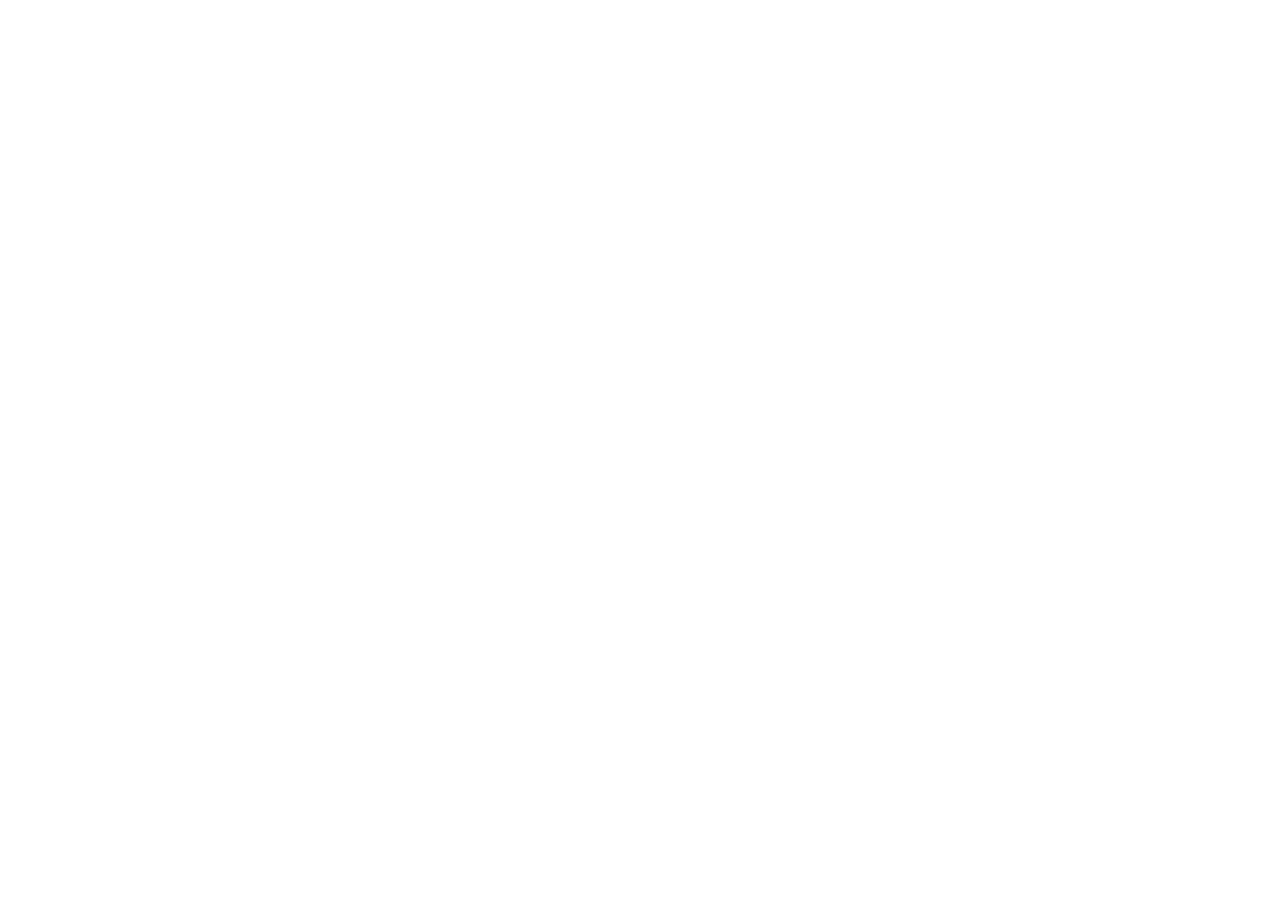
==== index.html @ 29a87e97 "tesla" ====
<!DOCTYPE html>
<html lang="en">
<head>
    <meta charset="UTF-8">
    <meta name="viewport" content="width=device-width, initial-scale=1.0">
    <title>Document</title>
    <link rel="stylesheet" href="index.css">
</head>
<body>
    <main></main>
</body>
</html>
---- index.css ----
@import url("https://fonts.googleapis.com/css2?family=Bebas+Neue&family=Hanuman:wght@100..900&family=Inter:ital,opsz,wght@0,14..32,100..900;1,14..32,100..900&family=Montserrat:ital,wght@0,100..900;1,100..900&display=swap");

* {
  margin: 0;
  padding: 0;
  box-sizing: border-box;
}
main {
  max-width: 1920px;
  width: 100%;
  margin: auto;
}
.center {
  display: flex;
  justify-content: center;
  align-items: center;
}
.header {}
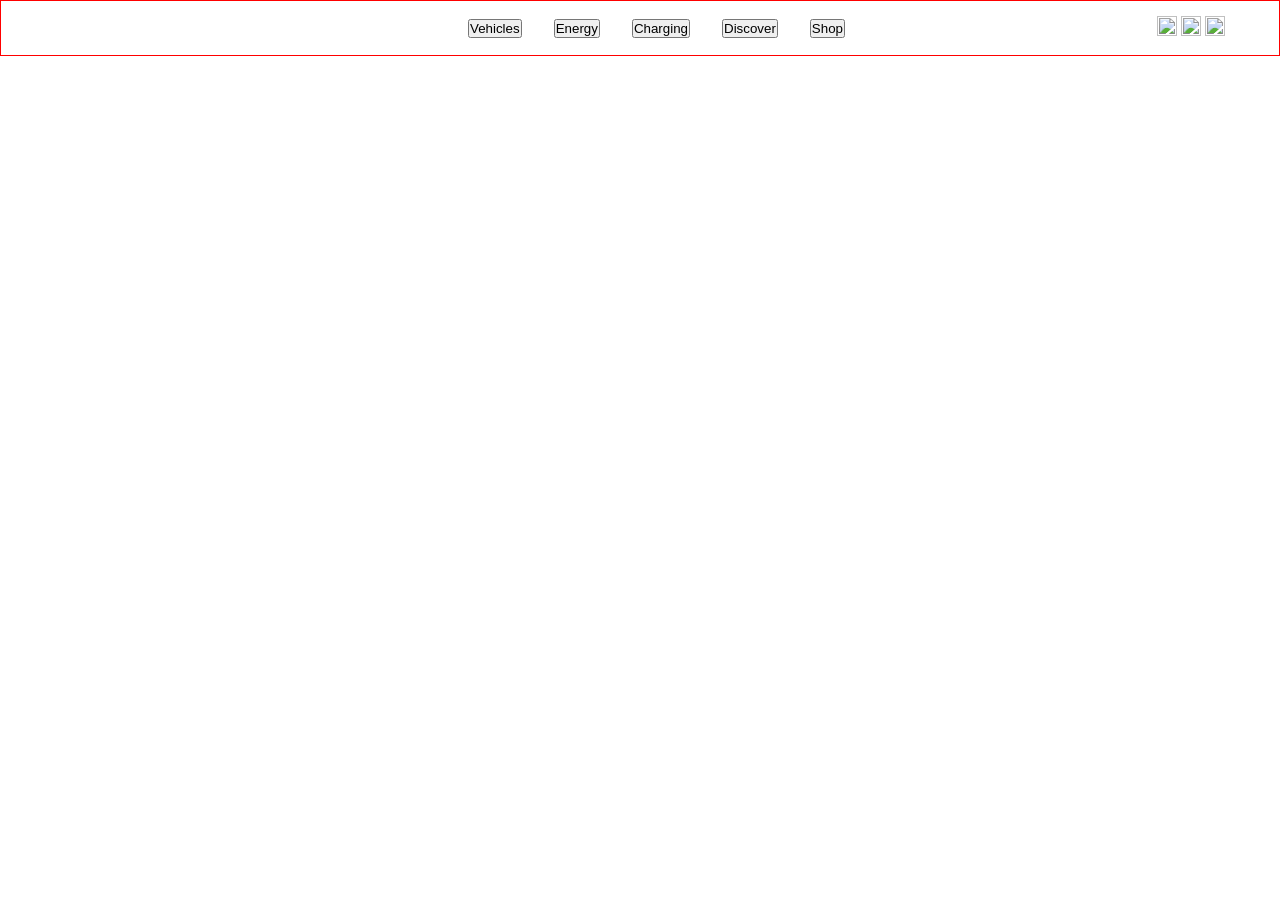
==== commit 0db74e51: "1" ====
--- a/index.html
+++ b/index.html
@@ -1,12 +1,47 @@
-<!DOCTYPE html>
+<!doctype html>
 <html lang="en">
-<head>
-    <meta charset="UTF-8">
-    <meta name="viewport" content="width=device-width, initial-scale=1.0">
+  <head>
+    <meta charset="UTF-8" />
+    <meta name="viewport" content="width=device-width, initial-scale=1.0" />
     <title>Document</title>
-    <link rel="stylesheet" href="index.css">
-</head>
-<body>
-    <main></main>
-</body>
-</html>+    <link rel="stylesheet" href="index.css" />
+  </head>
+  <body>
+    <main>
+      <div class="header flex">
+        <img
+          src="./image/tesla.png"
+          alt=""
+          class="logo1"
+          style="padding-left: 35px"
+        />
+        <div class="header--title flex">
+          <nav style="gap: 32px; display: flex">
+            <button type="button">Vehicles</button>
+            <button type="button">Energy</button>
+            <button type="button">Charging</button>
+            <button type="button">Discover</button>
+            <button type="button">Shop</button>
+          </nav>
+        </div>
+        <div style="padding-right: 54px">
+          <img
+            src="./image/Vector.png"
+            alt=""
+            style="width: 20px; height: 20px"
+          />
+          <img
+            src="./image/Vector.png"
+            alt=""
+            style="width: 20px; height: 20px"
+          />
+          <img
+            src="./image/Vector.png"
+            alt=""
+            style="width: 20px; height: 20px"
+          />
+        </div>
+      </div>
+    </main>
+  </body>
+</html>
--- a/index.css
+++ b/index.css
@@ -15,4 +15,27 @@
   justify-content: center;
   align-items: center;
 }
-.header {}+.flex {
+  display: flex;
+}
+.logo1 {
+  width: 119.8245620727539;
+  height: 12.245615005493164;
+  opacity: 1;
+  background: rgba(255, 255, 255, 1);
+}
+.header {
+  border: 1px solid red;
+  width: 100%;
+  height: 56px;
+  justify-content: space-between;
+  background: rgba(0, 0, 0, 0.02);
+  backdrop-filter: blur(64px);
+  background-color: rgba(255, 255, 255, 0.5);
+  position: fixed;
+  width: 100%;
+  align-items: center;
+}
+.header--title {
+    cursor: pointer;
+}
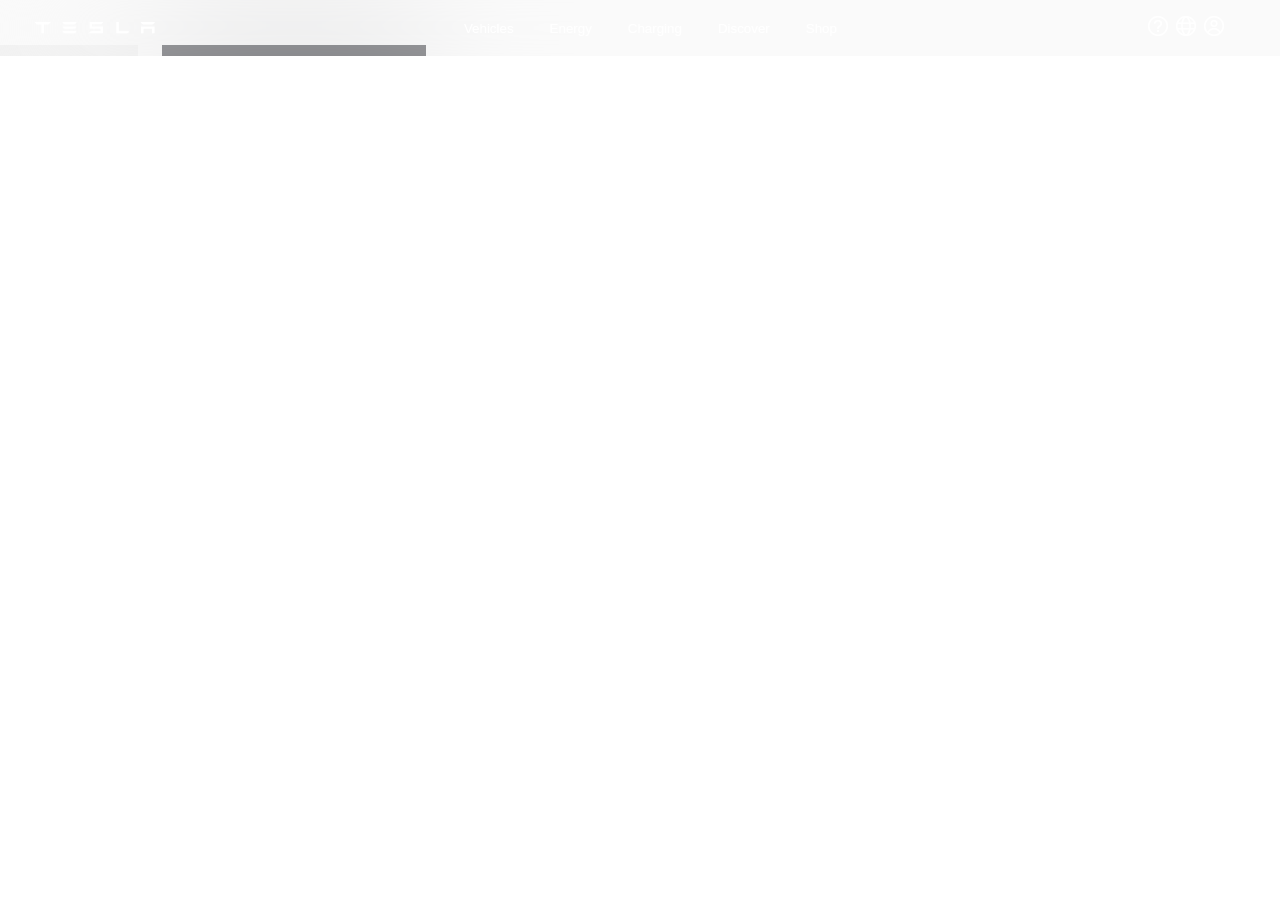
==== commit 625f7f49: "gayyyy" ====
--- a/index.html
+++ b/index.html
@@ -3,45 +3,53 @@
   <head>
     <meta charset="UTF-8" />
     <meta name="viewport" content="width=device-width, initial-scale=1.0" />
-    <title>Document</title>
+    <title>tesla</title>
     <link rel="stylesheet" href="index.css" />
   </head>
   <body>
+    <header class="header flex">
+      <img src="./image/tesla.png" alt="" class="logo1" />
+      <div class="header--title flex">
+        <nav class="button-style">
+          <button type="button" class="button1">Vehicles</button>
+          <button type="button" class="button2">Energy</button>
+          <button type="button" class="button3">Charging</button>
+          <button type="button" class="button4">Discover</button>
+          <button type="button" class="button5">Shop</button>
+        </nav>
+      </div>
+      <div class="img__style">
+        <img src="./image/support.png" alt="" class="img1" />
+        <img src="./image/region.png" alt="" class="img1" />
+        <img src="./image/account.png" alt="" class="img1" />
+      </div>
+            <div class="header-panel-expanded"></div>
+    </header>
     <main>
-      <div class="header flex">
-        <img
-          src="./image/tesla.png"
-          alt=""
-          class="logo1"
-          style="padding-left: 35px"
-        />
-        <div class="header--title flex">
-          <nav style="gap: 32px; display: flex">
-            <button type="button">Vehicles</button>
-            <button type="button">Energy</button>
-            <button type="button">Charging</button>
-            <button type="button">Discover</button>
-            <button type="button">Shop</button>
-          </nav>
+
+      <section class="section1 center">
+        <video autoplay muted loop class="video1">
+          <source src="image/video/model-Y.mp4" />
+        </video>
+        <div class="textContent">
+          <h1 class="f--style">Model Y</h1>
+          <p class="f-style">From $31,890*</p>
+          <p class="f-style1">After Federal Tax Credit & Est. Gas Savings</p>
         </div>
-        <div style="padding-right: 54px">
-          <img
-            src="./image/Vector.png"
-            alt=""
-            style="width: 20px; height: 20px"
-          />
-          <img
-            src="./image/Vector.png"
-            alt=""
-            style="width: 20px; height: 20px"
-          />
-          <img
-            src="./image/Vector.png"
-            alt=""
-            style="width: 20px; height: 20px"
-          />
+        <div class="bottom-center">
+          <div class="shop--demo">
+            <button class="shop-button">Shop Available</button>
+            <button class="demo-button">Demo Drive</button>
+          </div>
+          <div class="shop-title">
+            <p>
+              *Price before incentives and savings is $42,990, excluding taxes
+              and fees. Subject to change.
+            </p>
+            <a href="" class="shop-subtitle">Learn about est. gas savings.</a>
+          </div>
         </div>
-      </div>
+      </section>
     </main>
   </body>
 </html>
--- a/index.css
+++ b/index.css
@@ -4,12 +4,15 @@
   margin: 0;
   padding: 0;
   box-sizing: border-box;
+  scroll-behavior: smooth;
 }
 main {
   max-width: 1920px;
   width: 100%;
   margin: auto;
 }
+body {
+}
 .center {
   display: flex;
   justify-content: center;
@@ -18,24 +21,207 @@
 .flex {
   display: flex;
 }
+/* header */
 .logo1 {
-  width: 119.8245620727539;
-  height: 12.245615005493164;
+  width: 119.8245620727539px;
+  height: 12.245615005493164px;
   opacity: 1;
-  background: rgba(255, 255, 255, 1);
 }
 .header {
-  border: 1px solid red;
   width: 100%;
   height: 56px;
   justify-content: space-between;
   background: rgba(0, 0, 0, 0.02);
   backdrop-filter: blur(64px);
-  background-color: rgba(255, 255, 255, 0.5);
   position: fixed;
-  width: 100%;
   align-items: center;
-}
-.header--title {
-    cursor: pointer;
-}
+  margin: auto;
+  z-index: 10;
+  padding: 0px 54px 0px 35px;
+}
+.button-style {
+  gap: 32px;
+  display: flex;
+}
+.button1:hover {
+  background: rgba(0, 0, 0, 0.05);
+  backdrop-filter: blur(16px);
+  background-color: rgba(128, 128, 128, 0.384);
+}
+.button2:hover {
+  background: rgba(0, 0, 0, 0.05);
+  backdrop-filter: blur(16px);
+  background-color: rgba(128, 128, 128, 0.384);
+}
+.button3:hover {
+  background: rgba(0, 0, 0, 0.05);
+  backdrop-filter: blur(16px);
+  background-color: rgba(128, 128, 128, 0.384);
+}
+.button4:hover {
+  background: rgba(0, 0, 0, 0.05);
+  backdrop-filter: blur(16px);
+  background-color: rgba(128, 128, 128, 0.384);
+}
+.button5:hover {
+  background: rgba(0, 0, 0, 0.05);
+  backdrop-filter: blur(16px);
+  background-color: rgba(128, 128, 128, 0.384);
+}
+.logo1 {
+  height: 12px;
+}
+.header--title > nav > button {
+  background-color: transparent;
+  display: flex;
+  gap: 32px;
+  border: 2px solid transparent;
+  color: white;
+  margin: auto;
+  cursor: pointer;
+  height: 32px;
+  align-items: center;
+  border-radius: 4px;
+}
+/* main */
+.section1 {
+  position: absolute;
+}
+.video1 {
+  width: 100%;
+}
+.textContent {
+  flex-direction: column;
+  text-align: center;
+  position: absolute;
+  top: 15%;
+  left: 50%;
+  transform: translateX(-50%);
+  color: white;
+}
+.f--style {
+  font-family: "Montserrat", sans-serif;
+  font-weight: 500;
+  font-size: 40px;
+  line-height: 48px;
+}
+.f-style {
+  font-weight: 500;
+  font-size: 20px;
+  line-height: 20px;
+  font-family: "Montserrat", sans-serif;
+}
+.f-style1 {
+  font-weight: 500;
+  font-size: 12px;
+  line-height: 20px;
+  font-family: "Montserrat", sans-serif;
+}
+.shop--demo {
+  display: flex;
+  gap: 24px;
+}
+.bottom-center {
+  position: absolute;
+  bottom: 2%;
+  left: 50%;
+  transform: translateX(-50%);
+}
+.shop-button {
+  background: rgba(244, 244, 244, 0.8);
+  backdrop-filter: blur(8px);
+  width: 264px;
+  height: 40px;
+  cursor: pointer;
+  border: none;
+  color: black;
+}
+.demo-button {
+  background: rgba(23, 26, 32, 0.65);
+  backdrop-filter: blur(10px);
+  width: 264px;
+  height: 40px;
+  cursor: pointer;
+  border: none;
+  color: white;
+}
+.shop-title {
+  padding-top: 32px;
+  color: white;
+  font-weight: 400;
+  font-size: 12px;
+  font-family: "Avenir";
+}
+.shop-subtitle {
+  display: flex;
+  justify-content: center;
+  color: white;
+}
+/* Header-panel-expanded */
+.header-panel-expanded {
+  position: fixed;
+  width: 100%;
+  height: 487px;
+  right: 0;
+  top: 100%;
+  background: rgb(255 255 255);
+  backdrop-filter: blur(4px);
+}
+
+@media (max-width: 1024px) {
+  .button-style {
+    margin: auto;
+    gap: 16px;
+  }
+}
+@media (max-width: 768px) {
+  .header {
+    padding: 0px 15px 0px 15px;
+  }
+  .button-style {
+    margin: auto;
+    gap: 8px;
+  }
+  .textContent {
+    top: 20%;
+  }
+  .f--style {
+    font-family: "Montserrat", sans-serif;
+    font-weight: 500;
+    font-size: 30px;
+    line-height: 24px;
+  }
+  .f-style {
+    font-weight: 500;
+    font-size: 13px;
+    line-height: 15px;
+    font-family: "Montserrat", sans-serif;
+  }
+  .f-style1 {
+    font-weight: 500;
+    font-size: 12px;
+    line-height: 15px;
+    font-family: "Montserrat", sans-serif;
+  }
+}
+@media (max-width: 390px) {
+  .header {
+    height: 34px;
+    padding: 0px 5px 0px 5px;
+  }
+  .button-style {
+    display: none;
+  }
+  .f--style {
+    font-size: 20px;
+    line-height: 20px;
+  }
+  .f-style {
+    font-size: 10px;
+    line-height: 15px;
+  }
+  .f-style1 {
+    font-size: 10px;
+    line-height: 10px;
+  }
+}
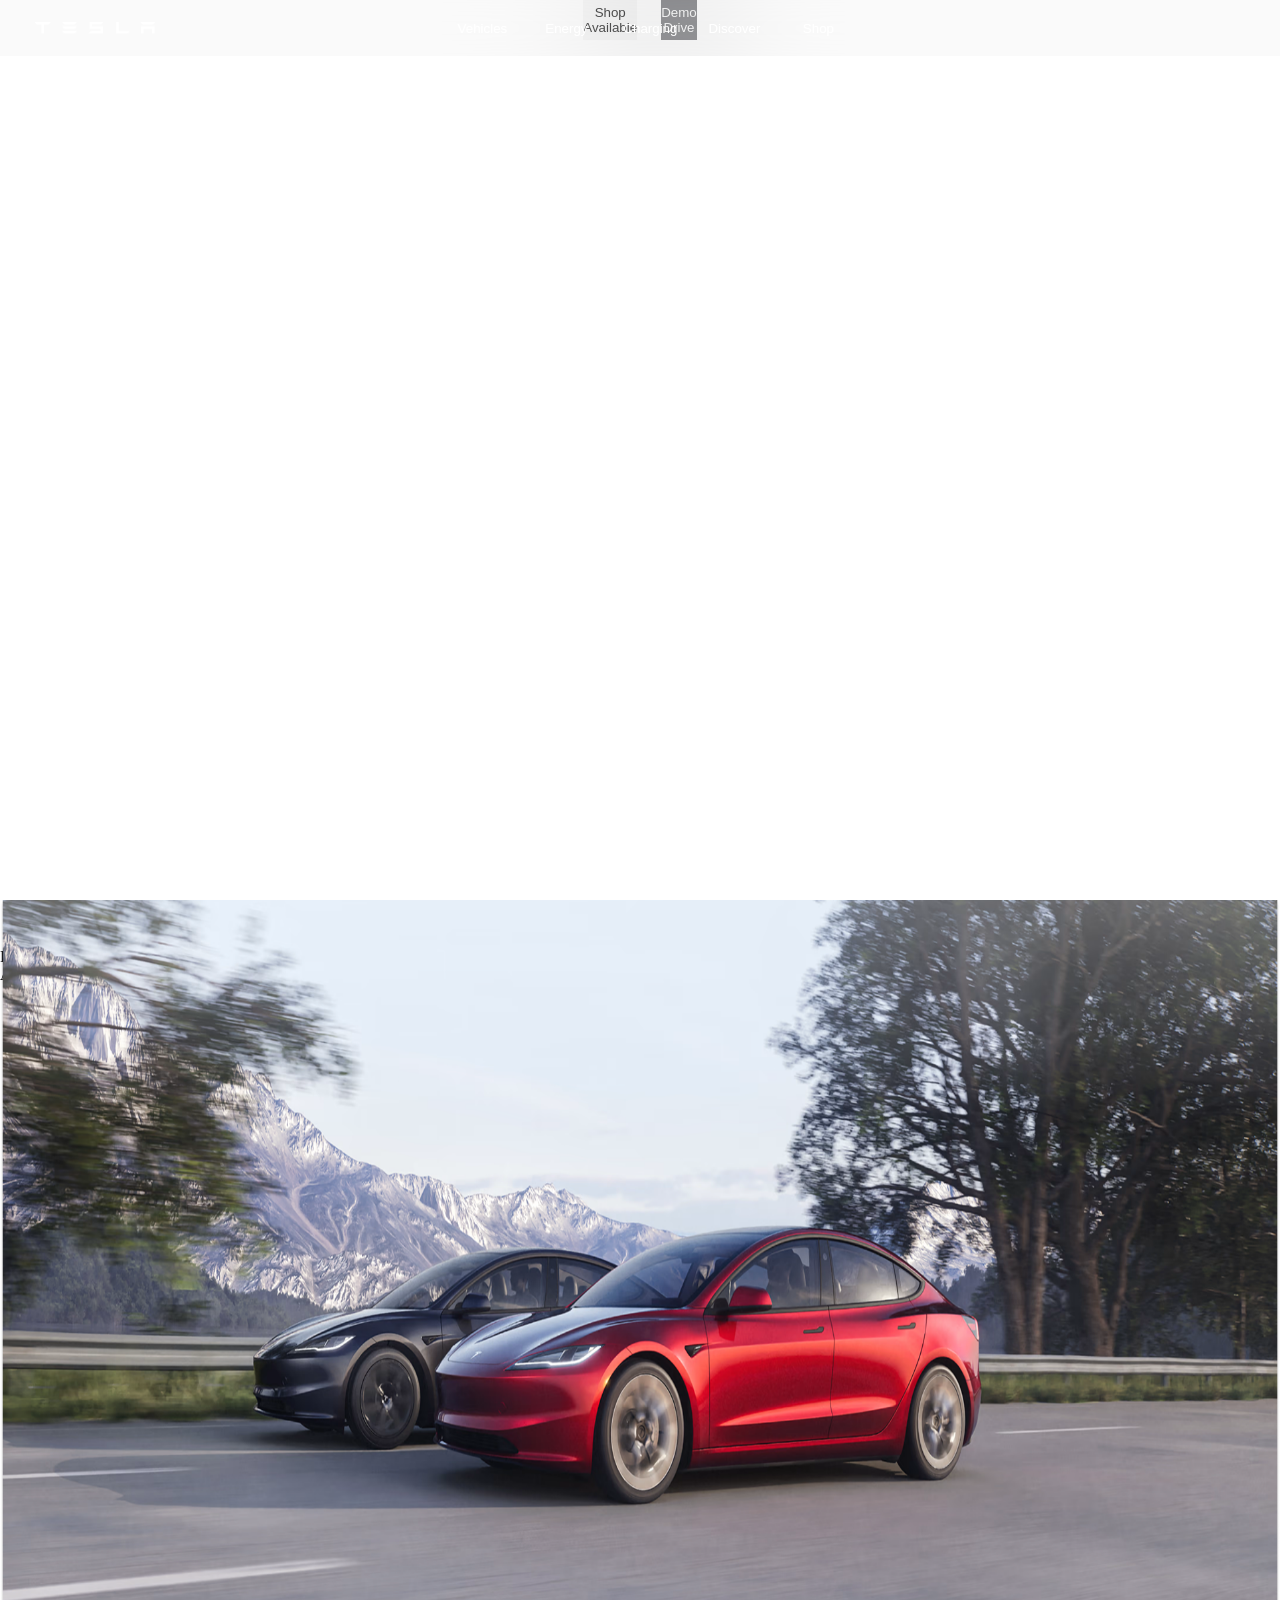
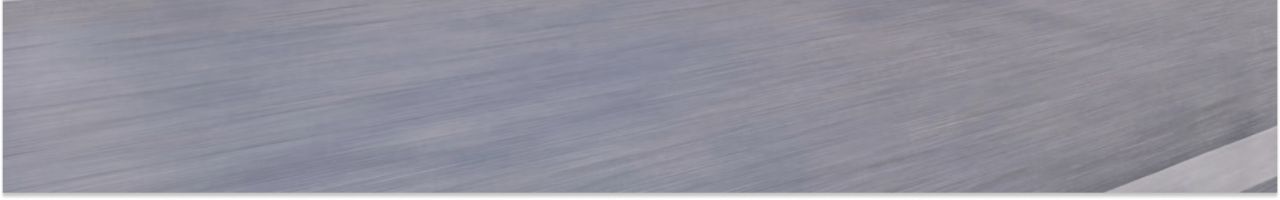
==== commit c6f97091: "nvshin tesla" ====
--- a/index.html
+++ b/index.html
@@ -7,28 +7,150 @@
     <link rel="stylesheet" href="index.css" />
   </head>
   <body>
-    <header class="header flex">
-      <img src="./image/tesla.png" alt="" class="logo1" />
-      <div class="header--title flex">
-        <nav class="button-style">
-          <button type="button" class="button1">Vehicles</button>
-          <button type="button" class="button2">Energy</button>
-          <button type="button" class="button3">Charging</button>
-          <button type="button" class="button4">Discover</button>
-          <button type="button" class="button5">Shop</button>
-        </nav>
-      </div>
-      <div class="img__style">
-        <img src="./image/support.png" alt="" class="img1" />
-        <img src="./image/region.png" alt="" class="img1" />
-        <img src="./image/account.png" alt="" class="img1" />
-      </div>
-            <div class="header-panel-expanded"></div>
-    </header>
     <main>
-
+      <header class="header flex">
+        <img src="./image/tesla.png" alt="" class="logo1" />
+        <div class="header--title flex">
+          <nav class="button-style">
+            <button type="button" class="button1">Vehicles</button>
+            <button type="button" class="button2">Energy</button>
+            <button type="button" class="button3">Charging</button>
+            <button type="button" class="button4">Discover</button>
+            <button type="button" class="button5">Shop</button>
+          </nav>
+        </div>
+        <div class="img__style">
+          <img src="./image/support.png" alt="" class="img1" />
+          <img src="./image/region.png" alt="" class="img1" />
+          <img src="./image/account.png" alt="" class="img1" />
+        </div>
+        <div class="header-panel-expanded">
+          <div class="cars">
+            <div class="card-border1">
+              <div class="cars-img-size">
+                <img src="./image/02.png" alt="" />
+                <p class="car-name">Model S</p>
+                <div class="underline-text">
+                  <div class="underline-text">
+                    <p>Learn</p>
+                    <p>Order</p>
+                  </div>
+                </div>
+              </div>
+              <div class="cars-img-size">
+                <img src="./image/01.png" alt="" />
+                <p class="car-name">Model 3</p>
+                <div class="underline-text">
+                  <p>Learn</p>
+                  <p>Order</p>
+                </div>
+              </div>
+              <div class="cars-img-size">
+                <img src="./image/03.png" alt="" />
+                <p class="car-name">Model X</p>
+                <div class="underline-text">
+                  <p>Learn</p>
+                  <p>Order</p>
+                </div>
+              </div>
+              <div class="cars-img-size">
+                <img src="./image/06.png" alt="" />
+                <p class="car-name">Model Y</p>
+                <div class="underline-text">
+                  <p>Learn</p>
+                  <p>Order</p>
+                </div>
+              </div>
+              <div class="cars-img-size">
+                <img src="./image/05.png" alt="" />
+                <p class="car-name">Cybertruck</p>
+                <div class="underline-text">
+                  <p>Learn</p>
+                  <p>Order</p>
+                </div>
+              </div>
+              <div class="cars-img-size">
+                <img src="./image/04.png" alt="" />
+                <p class="car-name">Help Me Choose</p>
+                <div class="underline-text">
+                  <p>Learn</p>
+                  <p>Order</p>
+                </div>
+              </div>
+            </div>
+            <div class="divider"></div>
+            <div class="menu-secondary-links">
+              <a href="" target="_self">Inventory</a>
+              <a href="" target="_self">User Cars</a>
+              <a href="" target="_self">Demo Drive</a>
+              <a href="" target="_self">Trade-in</a>
+              <a href="" target="_self">Compare</a>
+              <a href="" target="_self">Help Me Charge</a>
+              <a href="" target="_self">Fleet</a>
+              <a href="" target="_self">Semi</a>
+              <a href="" target="_self">Roadster</a>
+            </div>
+          </div>
+        </div>
+      </header>
       <section class="section1 center">
-        <video autoplay muted loop class="video1">
+        <video class="video1" autoplay muted loop>
+          <source src="image/video/model-Y.mp4" />
+        </video>
+        <div class="cardContentContainer">
+          <div class="textContent">
+            <h1 class="f--style">Model Y</h1>
+            <p class="f-style">From $31,890*</p>
+            <p class="f-style1">After Federal Tax Credit & Est. Gas Savings</p>
+          </div>
+          <div class="bottom-center">
+            <div class="shop--demo">
+              <button class="shop-button">Shop Available</button>
+              <button class="demo-button">Demo Drive</button>
+            </div>
+            <div class="shop-title">
+              <p>
+                *Price before incentives and savings is $42,990, excluding taxes
+                and fees. Subject to change.
+              </p>
+              <a href="" class="shop-subtitle">Learn about est. gas savings.</a>
+            </div>
+          </div>
+        </div>
+      </section>
+      <section style="width: 100%; height: 100vh">
+        <img
+          src="image/01sect.png"
+          alt=""
+          style="position: absolute; width: 100%; height: 100%; z-index: 1"
+        />
+        <div>
+          <div>
+            <p class="f--style" style="z-index: 5">Model Y</p>
+            <div>
+              <p>From $31,890*</p>
+              <p>After Federal Tax Credit & Est. Gas Savings</p>
+            </div>
+          </div>
+          <div>
+            <div
+              style="
+                display: flex;
+                justify-content: center;
+                align-items: center;
+                gap: 16px;
+              "
+            >
+              <button class="shop-button">Learn more</button>
+              <button class="shop-button">Learn more</button>
+            </div>
+            <p></p>
+            <p></p>
+          </div>
+        </div>
+      </section>
+      <!-- <section class="section1 center">
+        <video class="video1" autoplay muted loop>
           <source src="image/video/model-Y.mp4" />
         </video>
         <div class="textContent">
@@ -49,7 +171,7 @@
             <a href="" class="shop-subtitle">Learn about est. gas savings.</a>
           </div>
         </div>
-      </section>
+      </section> -->
     </main>
   </body>
 </html>
--- a/index.css
+++ b/index.css
@@ -11,8 +11,6 @@
   width: 100%;
   margin: auto;
 }
-body {
-}
 .center {
   display: flex;
   justify-content: center;
@@ -40,7 +38,6 @@
   padding: 0px 54px 0px 35px;
 }
 .button-style {
-  gap: 32px;
   display: flex;
 }
 .button1:hover {
@@ -74,29 +71,37 @@
 .header--title > nav > button {
   background-color: transparent;
   display: flex;
-  gap: 32px;
   border: 2px solid transparent;
   color: white;
   margin: auto;
   cursor: pointer;
+  width: 84px;
   height: 32px;
+  justify-content: center;
   align-items: center;
   border-radius: 4px;
 }
-/* main */
+/* -----------------------main-------------------------------- */
 .section1 {
-  position: absolute;
+  background-position: center;
+  background-size: cover;
+  width: 100%;
+  height: 100vh;
 }
 .video1 {
   width: 100%;
+  height: 100%;
+  object-fit: cover;
+  position: relative;
 }
 .textContent {
   flex-direction: column;
   text-align: center;
   position: absolute;
-  top: 15%;
-  left: 50%;
-  transform: translateX(-50%);
+  width: 100%;
+  display: flex;
+  justify-content: center;
+  flex-direction: column;
   color: white;
 }
 .f--style {
@@ -105,6 +110,16 @@
   font-size: 40px;
   line-height: 48px;
 }
+
+.cardContentContainer {
+  display: flex;
+  height: 100%;
+  position: absolute;
+  flex-direction: column;
+  justify-content: space-between;
+  align-items: center;
+}
+
 .f-style {
   font-weight: 500;
   font-size: 20px;
@@ -120,12 +135,16 @@
 .shop--demo {
   display: flex;
   gap: 24px;
+  width: 100%;
+  justify-content: center;
 }
 .bottom-center {
   position: absolute;
-  bottom: 2%;
-  left: 50%;
-  transform: translateX(-50%);
+  width: 100%;
+  display: flex;
+  justify-content: center;
+  flex-direction: column;
+  text-align: center;
 }
 .shop-button {
   background: rgba(244, 244, 244, 0.8);
@@ -163,15 +182,101 @@
   width: 100%;
   height: 487px;
   right: 0;
-  top: 100%;
+  top: -500px;
+  transition: top 0.4s ease-in-out;
   background: rgb(255 255 255);
   backdrop-filter: blur(4px);
-}
+  display: flex;
+  flex-direction: row;
+  justify-content: center;
+  z-index: -1;
+}
+.img__style {
+  opacity: 0%;
+}
+.cars {
+  display: flex;
+  flex-direction: row;
+  justify-content: center;
+  align-items: center;
+}
+.car-name {
+  text-align: center;
+  font-weight: 500;
+  font-size: 17px;
+}
+.card-border1 {
+  display: grid;
+  grid-template-columns: repeat(4, 1fr);
+  justify-content: center;
+  align-items: center;
+  padding: 0;
+}
+.underline-text {
+  text-decoration: underline;
+  text-decoration-style: solid;
+  text-decoration-thickness: 6%;
+  display: flex;
+  justify-content: center;
+  gap: 16px;
+}
+.underline-text > p {
+  color: gray;
+}
+.divider {
+  border: 1px solid rgba(226, 227, 227, 1);
+  width: 0.000015736102795926854px;
+  height: 360px;
+  opacity: 1;
+  border-width: 1px;
+  margin: 0px 63px;
+}
+.menu-secondary-links {
+  width: 300px;
+  height: 360px;
+  left: 1350px;
+  opacity: 1;
+  font-weight: 800;
+  font-size: 14px;
+  display: flex;
+  flex-direction: column;
+  gap: 12px;
+  padding-top: 8px;
+  padding-right: 12px;
+  padding-bottom: 8px;
+}
+.menu-secondary-links > a {
+  text-decoration: none;
+  color: black;
+}
+.header:has(.button-style .button1:hover) .header-panel-expanded {
+  top: 0;
+}
+.header:has(.button-style button:hover) .img__style {
+  opacity: 100%;
+}
+.header:has(.button-style button:hover) {
+  background-color: white !important;
+}
+
+.header:has(.button-style button:hover) .button2,
+.header:has(.button-style button:hover) .button3,
+.header:has(.button-style button:hover) .button4,
+.header:has(.button-style button:hover) .button5,
+.header:has(.button-style button:hover) .button1 {
+  color: black;
+}
+.header:has(.button-style button:hover) .logo1,
+.header:has(.button-style button:hover) .img1 {
+  filter: invert(1);
+  opacity: 100%;
+}
+/* ----------------------------section 2------------------------------- */
 
 @media (max-width: 1024px) {
   .button-style {
     margin: auto;
-    gap: 16px;
+    gap: 0px;
   }
 }
 @media (max-width: 768px) {
@@ -180,10 +285,9 @@
   }
   .button-style {
     margin: auto;
-    gap: 8px;
+    gap: 0px;
   }
   .textContent {
-    top: 20%;
   }
   .f--style {
     font-family: "Montserrat", sans-serif;
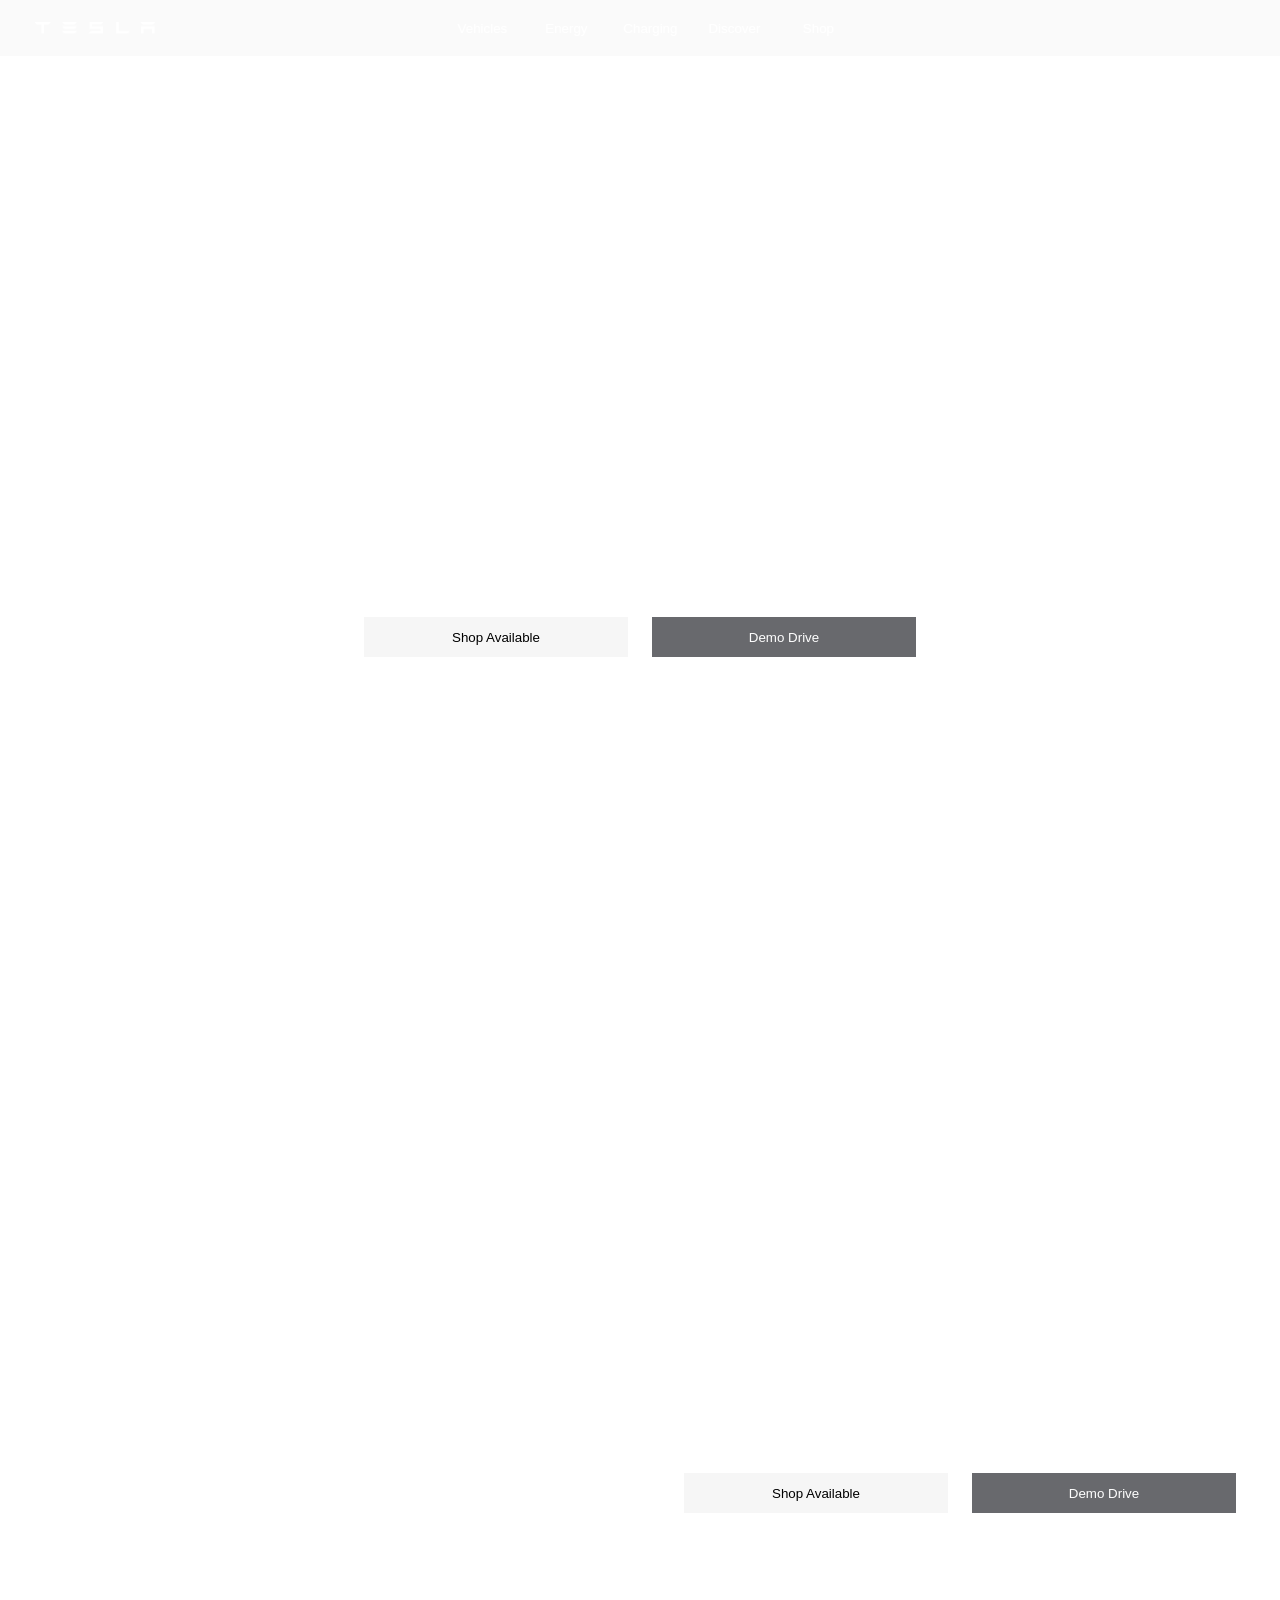
==== commit a47a74ba: "1" ====
--- a/index.html
+++ b/index.html
@@ -118,38 +118,7 @@
           </div>
         </div>
       </section>
-      <section style="width: 100%; height: 100vh">
-        <img
-          src="image/01sect.png"
-          alt=""
-          style="position: absolute; width: 100%; height: 100%; z-index: 1"
-        />
-        <div>
-          <div>
-            <p class="f--style" style="z-index: 5">Model Y</p>
-            <div>
-              <p>From $31,890*</p>
-              <p>After Federal Tax Credit & Est. Gas Savings</p>
-            </div>
-          </div>
-          <div>
-            <div
-              style="
-                display: flex;
-                justify-content: center;
-                align-items: center;
-                gap: 16px;
-              "
-            >
-              <button class="shop-button">Learn more</button>
-              <button class="shop-button">Learn more</button>
-            </div>
-            <p></p>
-            <p></p>
-          </div>
-        </div>
-      </section>
-      <!-- <section class="section1 center">
+      <section class="section1 center">
         <video class="video1" autoplay muted loop>
           <source src="image/video/model-Y.mp4" />
         </video>
@@ -171,7 +140,7 @@
             <a href="" class="shop-subtitle">Learn about est. gas savings.</a>
           </div>
         </div>
-      </section> -->
+      </section>
     </main>
   </body>
 </html>
--- a/index.css
+++ b/index.css
@@ -6,6 +6,7 @@
   box-sizing: border-box;
   scroll-behavior: smooth;
 }
+/* https://www.figma.com/design/cFckqJrfzPCUlX8PBrkbTp/Tesla-Website--4C-?node-id=8-311&t=8xT4qc8cwYKkEtKv-0 */
 main {
   max-width: 1920px;
   width: 100%;
@@ -92,17 +93,19 @@
   width: 100%;
   height: 100%;
   object-fit: cover;
+  position: absolute;
+}
+.textContent {
+  flex-direction: column;
+  text-align: center;
   position: relative;
-}
-.textContent {
-  flex-direction: column;
-  text-align: center;
-  position: absolute;
-  width: 100%;
-  display: flex;
-  justify-content: center;
-  flex-direction: column;
-  color: white;
+  width: 100%;
+  display: flex;
+  justify-content: center;
+  flex-direction: column;
+  color: white;
+  z-index: 1;
+  bottom: 149px;
 }
 .f--style {
   font-family: "Montserrat", sans-serif;
@@ -114,9 +117,9 @@
 .cardContentContainer {
   display: flex;
   height: 100%;
-  position: absolute;
-  flex-direction: column;
-  justify-content: space-between;
+  /* position: absolute; */
+  flex-direction: column;
+  justify-content: center;
   align-items: center;
 }
 
@@ -139,12 +142,13 @@
   justify-content: center;
 }
 .bottom-center {
-  position: absolute;
+  position: relative;
   width: 100%;
   display: flex;
   justify-content: center;
   flex-direction: column;
   text-align: center;
+  top: 174px;
 }
 .shop-button {
   background: rgba(244, 244, 244, 0.8);
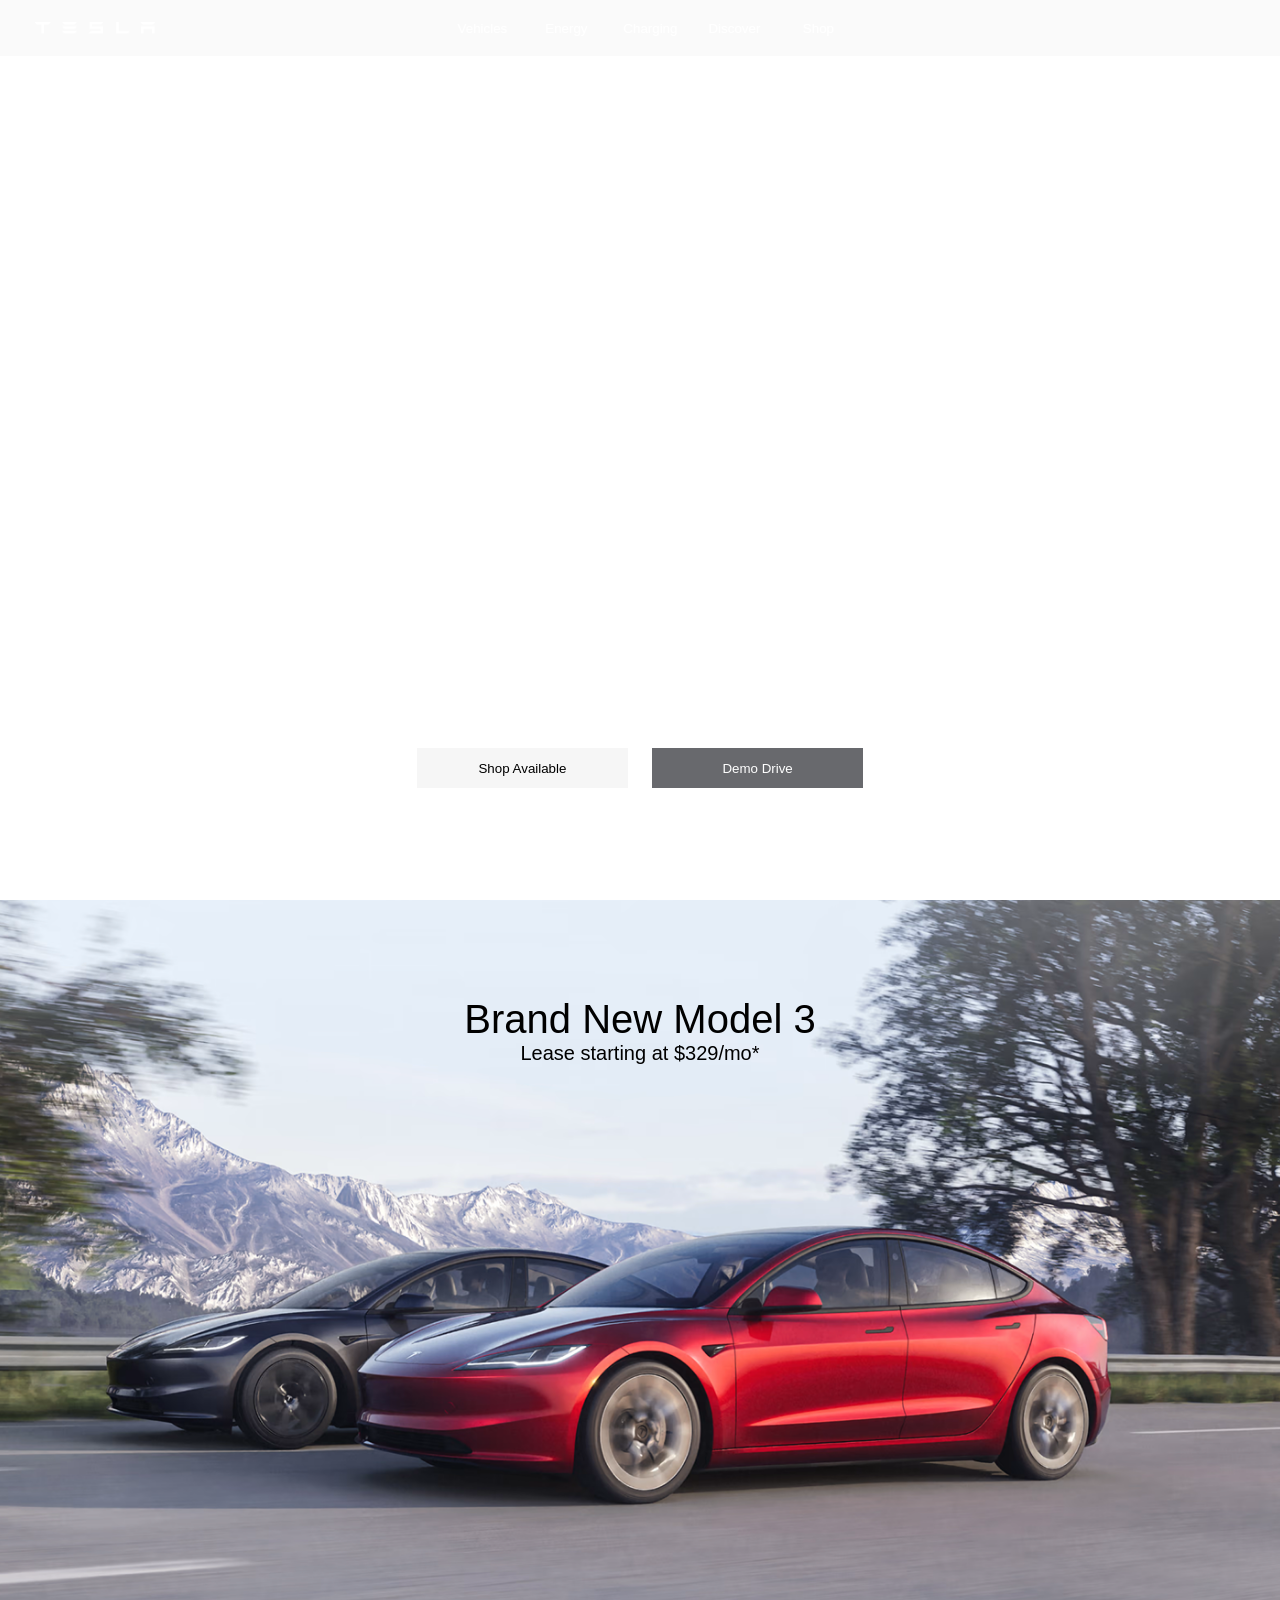
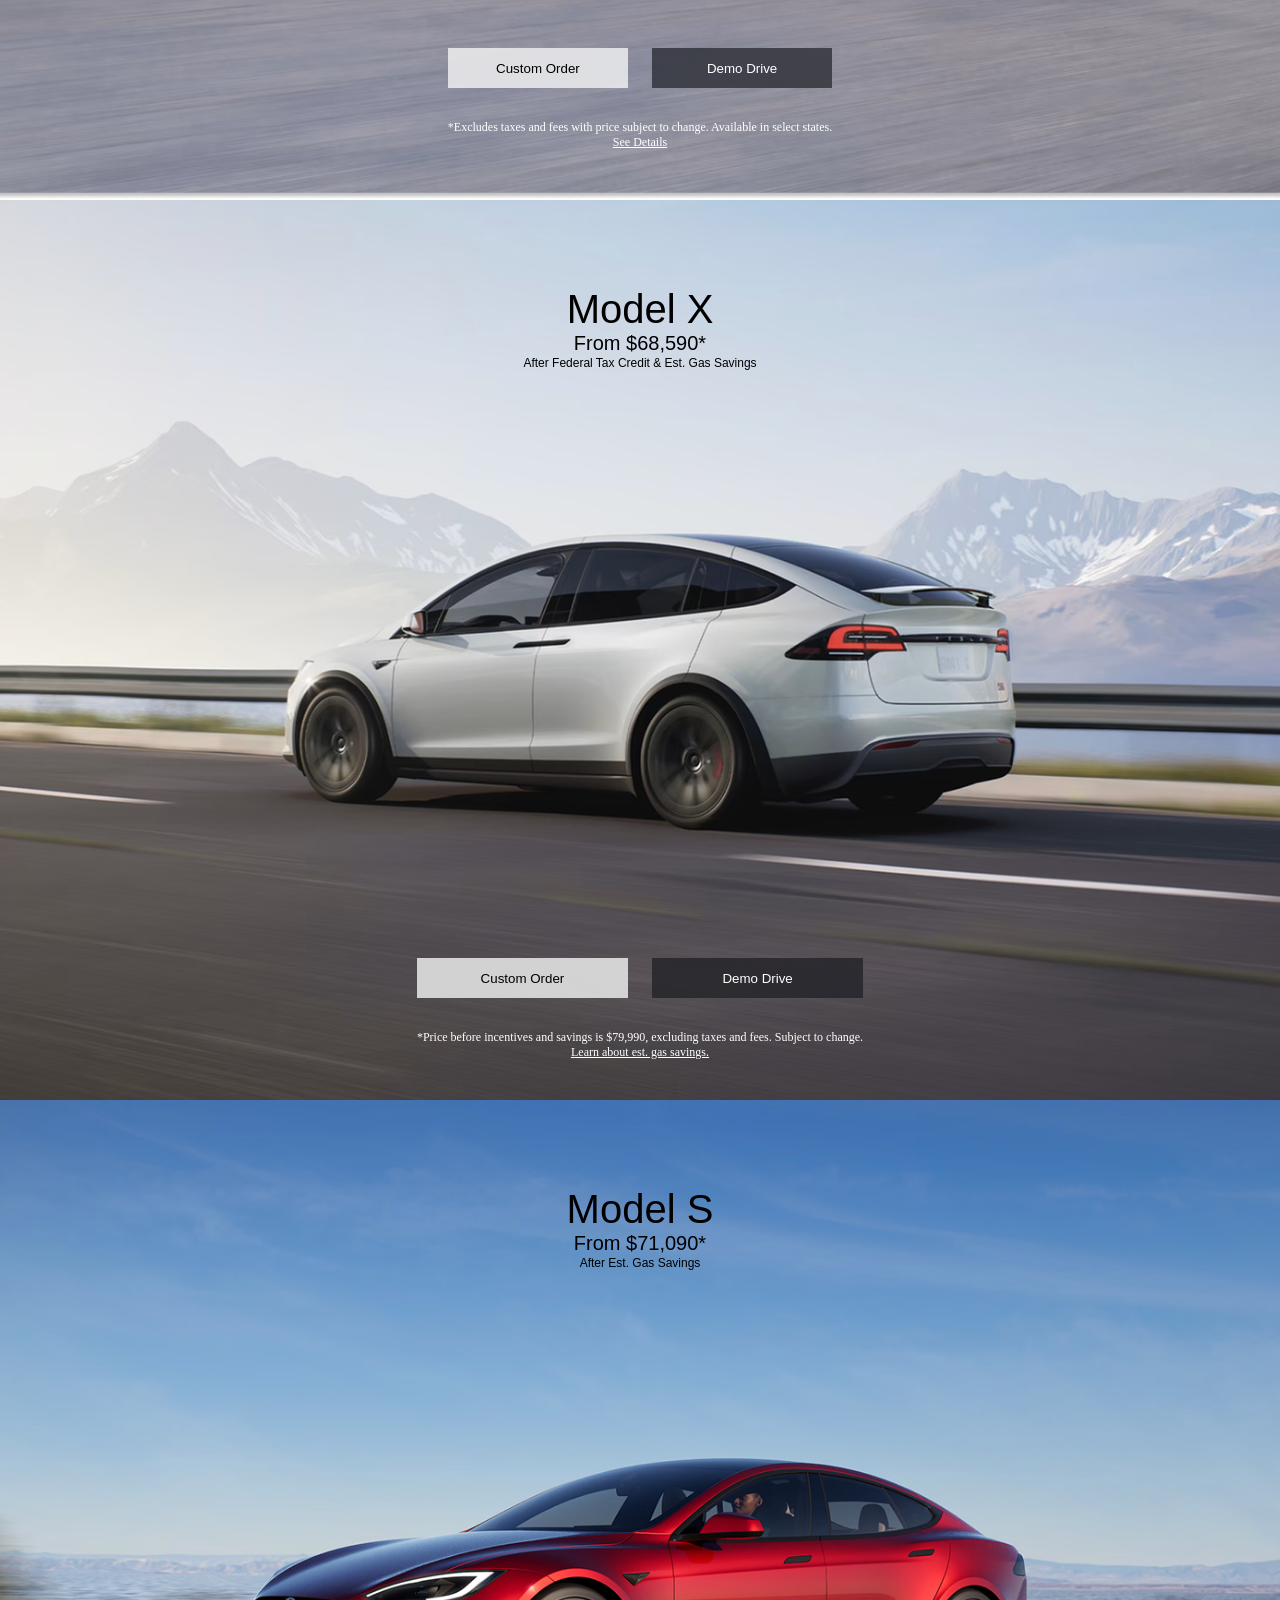
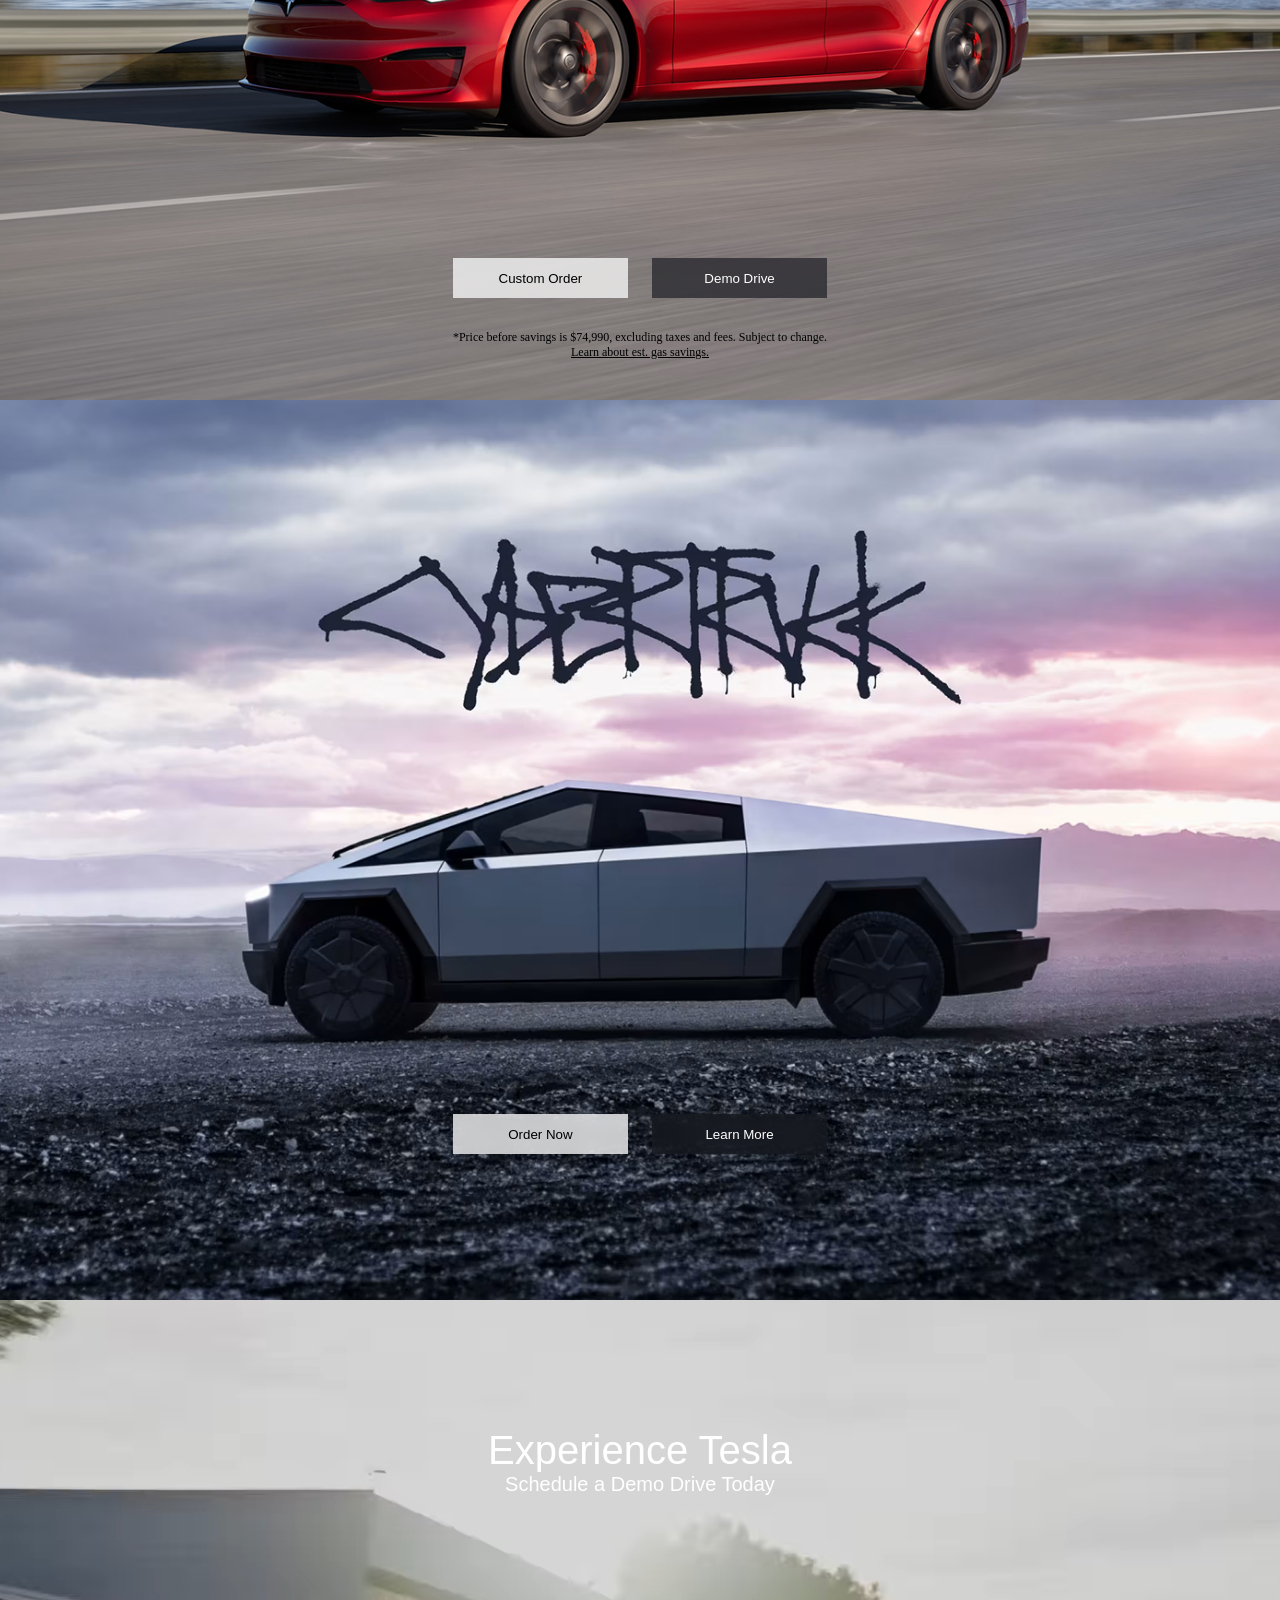
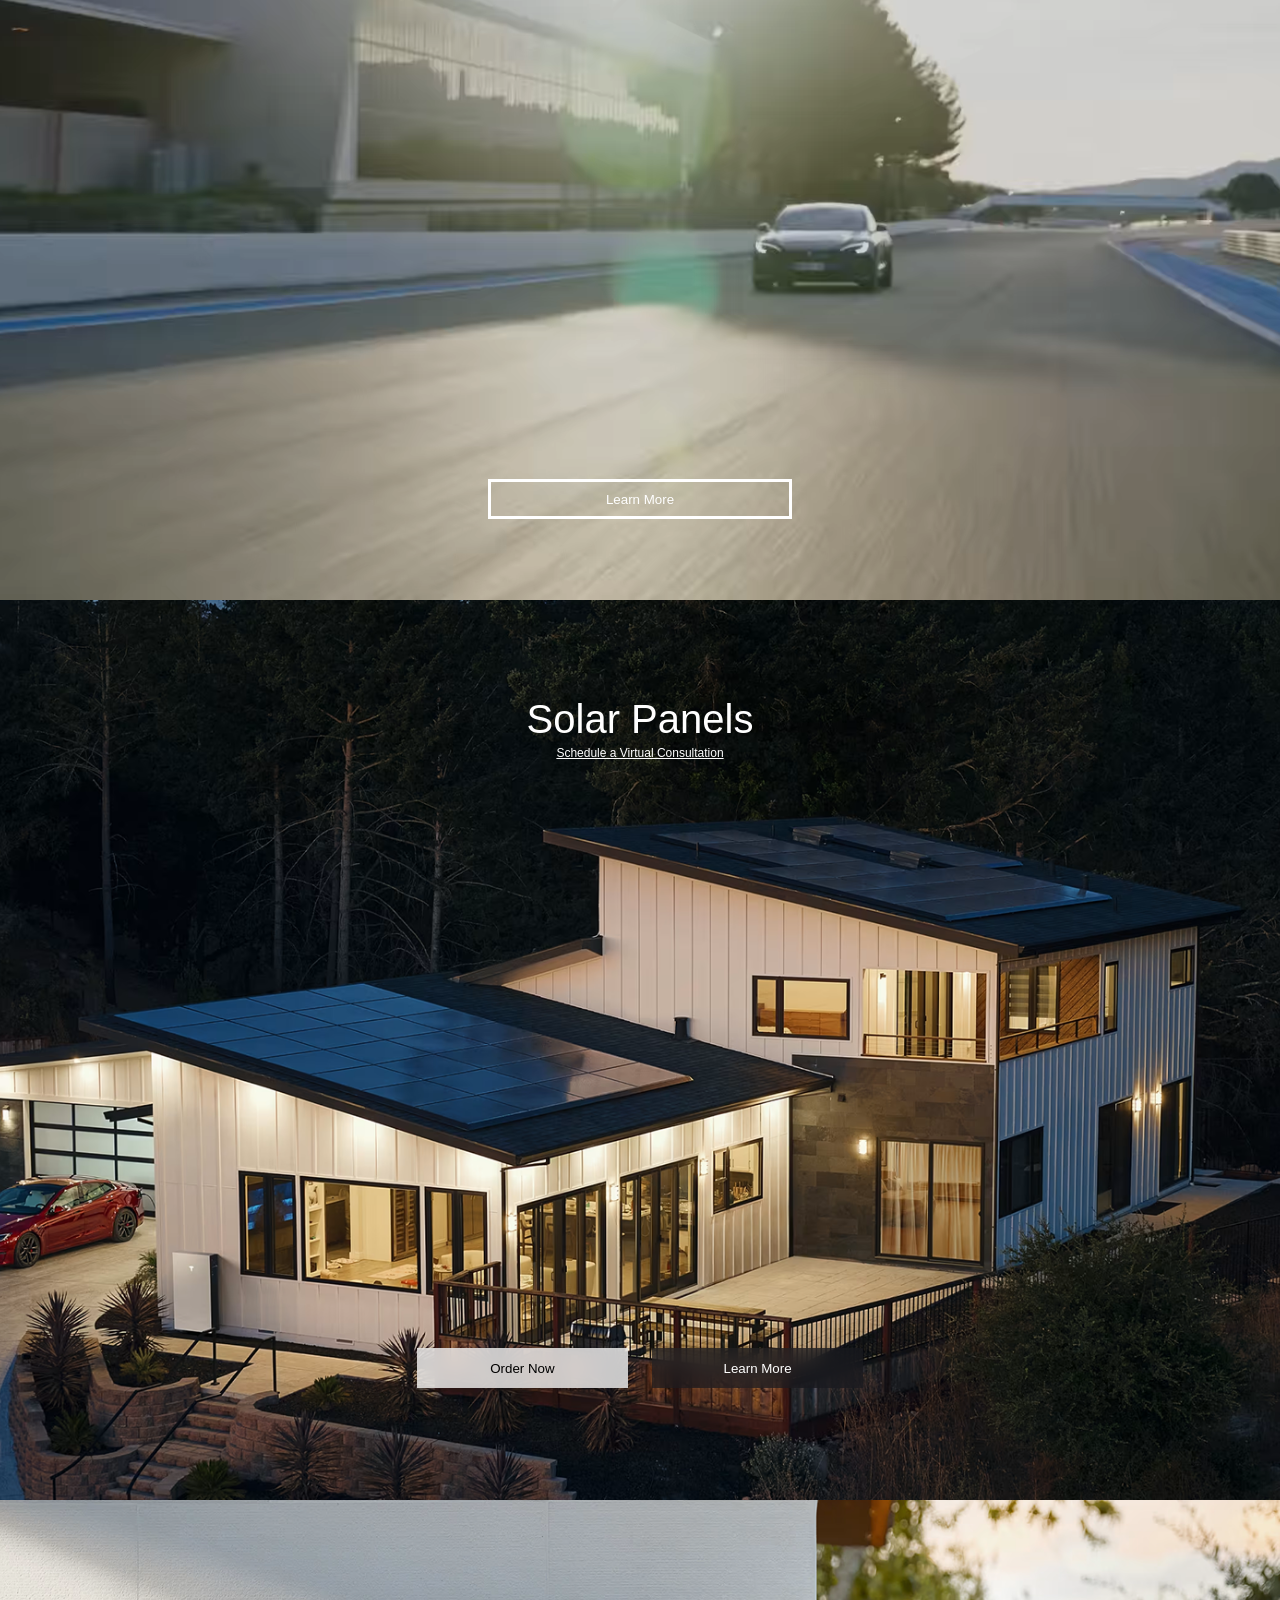
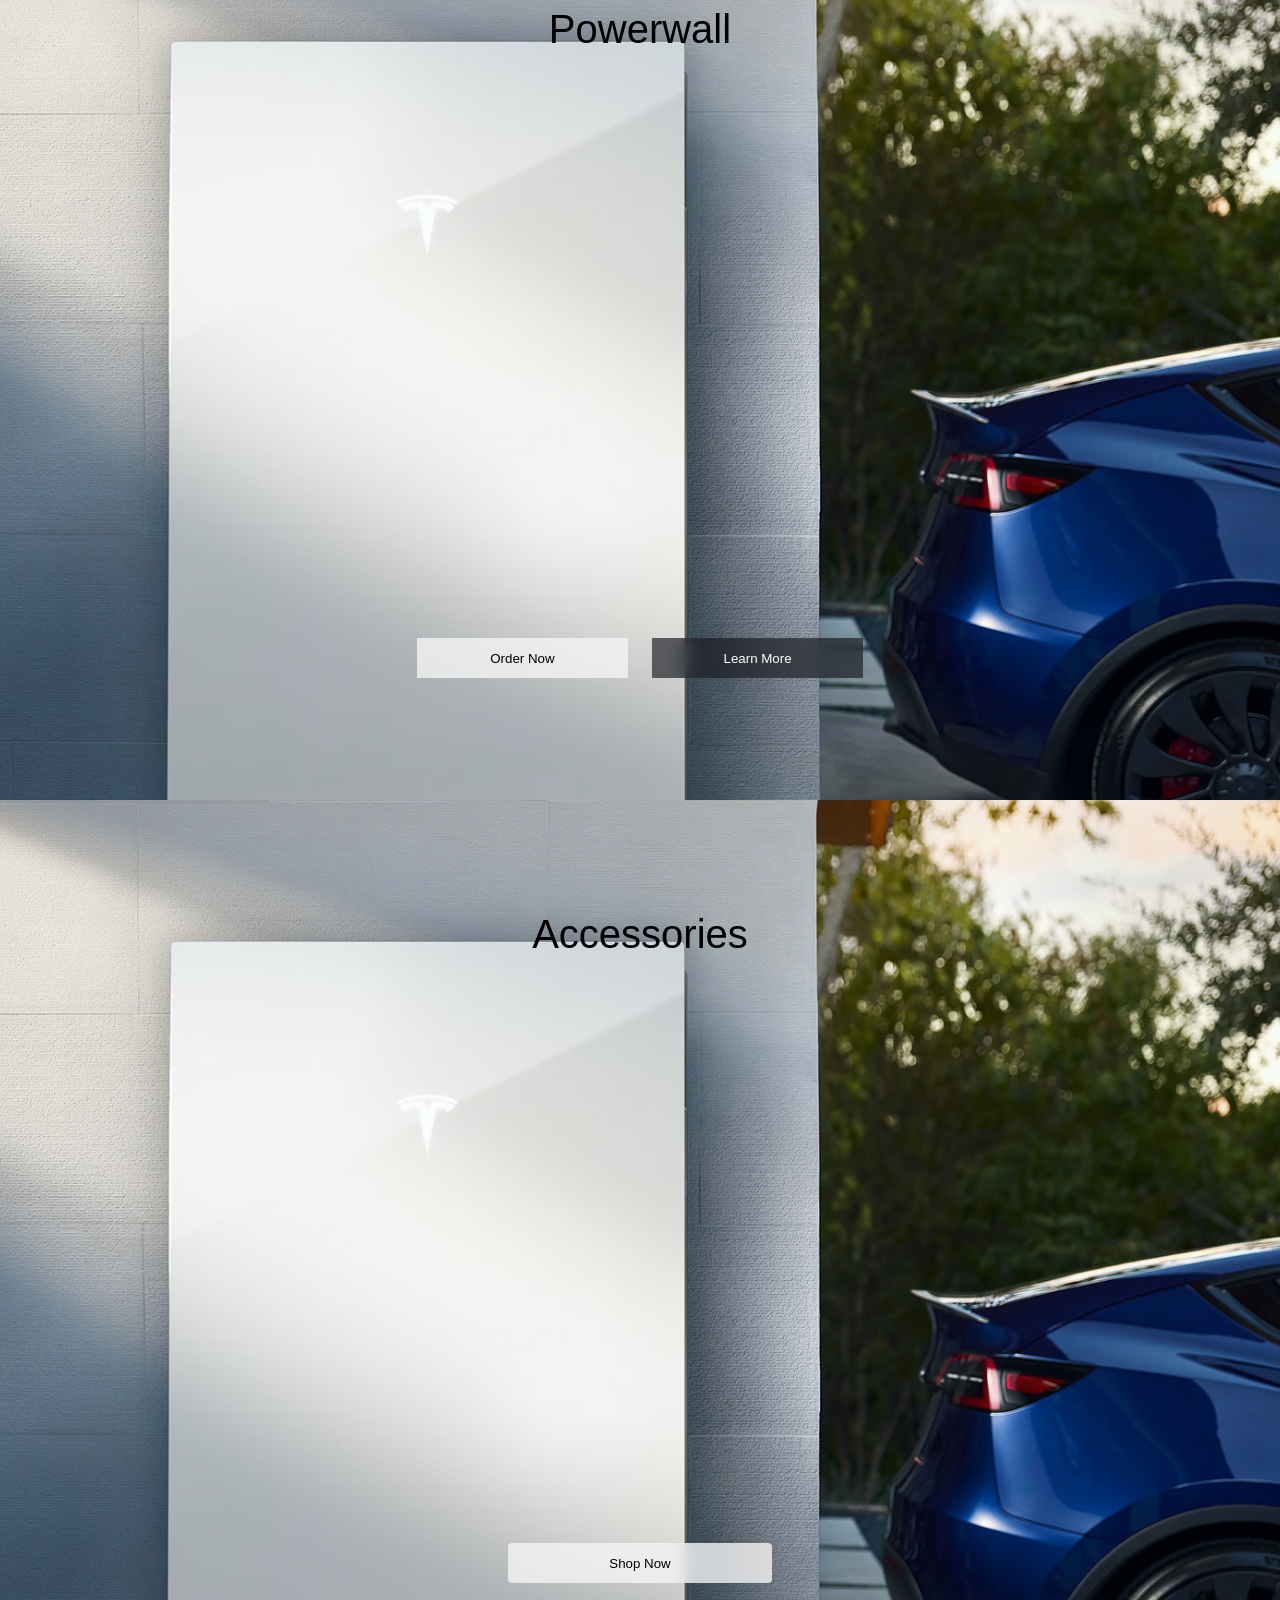
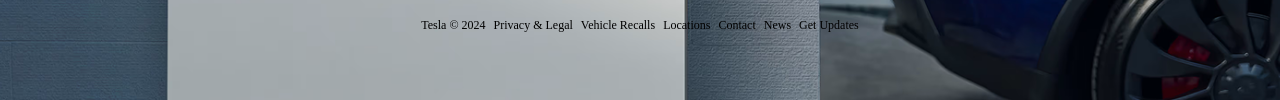
==== commit 95f6f95a: "tesla" ====
--- a/index.html
+++ b/index.html
@@ -7,92 +7,92 @@
     <link rel="stylesheet" href="index.css" />
   </head>
   <body>
-    <main>
-      <header class="header flex">
-        <img src="./image/tesla.png" alt="" class="logo1" />
-        <div class="header--title flex">
-          <nav class="button-style">
-            <button type="button" class="button1">Vehicles</button>
-            <button type="button" class="button2">Energy</button>
-            <button type="button" class="button3">Charging</button>
-            <button type="button" class="button4">Discover</button>
-            <button type="button" class="button5">Shop</button>
-          </nav>
-        </div>
-        <div class="img__style">
-          <img src="./image/support.png" alt="" class="img1" />
-          <img src="./image/region.png" alt="" class="img1" />
-          <img src="./image/account.png" alt="" class="img1" />
-        </div>
-        <div class="header-panel-expanded">
-          <div class="cars">
-            <div class="card-border1">
-              <div class="cars-img-size">
-                <img src="./image/02.png" alt="" />
-                <p class="car-name">Model S</p>
-                <div class="underline-text">
-                  <div class="underline-text">
-                    <p>Learn</p>
-                    <p>Order</p>
-                  </div>
-                </div>
-              </div>
-              <div class="cars-img-size">
-                <img src="./image/01.png" alt="" />
-                <p class="car-name">Model 3</p>
+    <header class="header flex">
+      <img src="./image/tesla.png" alt="" class="logo1" />
+      <div class="header--title flex">
+        <nav class="button-style">
+          <button type="button" class="button1">Vehicles</button>
+          <button type="button" class="button2">Energy</button>
+          <button type="button" class="button3">Charging</button>
+          <button type="button" class="button4">Discover</button>
+          <button type="button" class="button5">Shop</button>
+        </nav>
+      </div>
+      <div class="img__style">
+        <img src="./image/support.png" alt="" class="img1" />
+        <img src="./image/region.png" alt="" class="img1" />
+        <img src="./image/account.png" alt="" class="img1" />
+      </div>
+      <div class="header-panel-expanded">
+        <div class="cars">
+          <div class="card-border1">
+            <div class="cars-img-size">
+              <img src="./image/02.png" alt="" />
+              <p class="car-name">Model S</p>
+              <div class="underline-text">
                 <div class="underline-text">
                   <p>Learn</p>
                   <p>Order</p>
                 </div>
               </div>
-              <div class="cars-img-size">
-                <img src="./image/03.png" alt="" />
-                <p class="car-name">Model X</p>
-                <div class="underline-text">
-                  <p>Learn</p>
-                  <p>Order</p>
-                </div>
-              </div>
-              <div class="cars-img-size">
-                <img src="./image/06.png" alt="" />
-                <p class="car-name">Model Y</p>
-                <div class="underline-text">
-                  <p>Learn</p>
-                  <p>Order</p>
-                </div>
-              </div>
-              <div class="cars-img-size">
-                <img src="./image/05.png" alt="" />
-                <p class="car-name">Cybertruck</p>
-                <div class="underline-text">
-                  <p>Learn</p>
-                  <p>Order</p>
-                </div>
-              </div>
-              <div class="cars-img-size">
-                <img src="./image/04.png" alt="" />
-                <p class="car-name">Help Me Choose</p>
-                <div class="underline-text">
-                  <p>Learn</p>
-                  <p>Order</p>
-                </div>
-              </div>
-            </div>
-            <div class="divider"></div>
-            <div class="menu-secondary-links">
-              <a href="" target="_self">Inventory</a>
-              <a href="" target="_self">User Cars</a>
-              <a href="" target="_self">Demo Drive</a>
-              <a href="" target="_self">Trade-in</a>
-              <a href="" target="_self">Compare</a>
-              <a href="" target="_self">Help Me Charge</a>
-              <a href="" target="_self">Fleet</a>
-              <a href="" target="_self">Semi</a>
-              <a href="" target="_self">Roadster</a>
-            </div>
-          </div>
-        </div>
-      </header>
+            </div>
+            <div class="cars-img-size">
+              <img src="./image/01.png" alt="" />
+              <p class="car-name">Model 3</p>
+              <div class="underline-text">
+                <p>Learn</p>
+                <p>Order</p>
+              </div>
+            </div>
+            <div class="cars-img-size">
+              <img src="./image/03.png" alt="" />
+              <p class="car-name">Model X</p>
+              <div class="underline-text">
+                <p>Learn</p>
+                <p>Order</p>
+              </div>
+            </div>
+            <div class="cars-img-size">
+              <img src="./image/06.png" alt="" />
+              <p class="car-name">Model Y</p>
+              <div class="underline-text">
+                <p>Learn</p>
+                <p>Order</p>
+              </div>
+            </div>
+            <div class="cars-img-size">
+              <img src="./image/05.png" alt="" />
+              <p class="car-name">Cybertruck</p>
+              <div class="underline-text">
+                <p>Learn</p>
+                <p>Order</p>
+              </div>
+            </div>
+            <div class="cars-img-size">
+              <img src="./image/04.png" alt="" />
+              <p class="car-name">Help Me Choose</p>
+              <div class="underline-text">
+                <p>Learn</p>
+                <p>Order</p>
+              </div>
+            </div>
+          </div>
+          <div class="divider"></div>
+          <div class="menu-secondary-links">
+            <a href="" target="_self">Inventory</a>
+            <a href="" target="_self">User Cars</a>
+            <a href="" target="_self">Demo Drive</a>
+            <a href="" target="_self">Trade-in</a>
+            <a href="" target="_self">Compare</a>
+            <a href="" target="_self">Help Me Charge</a>
+            <a href="" target="_self">Fleet</a>
+            <a href="" target="_self">Semi</a>
+            <a href="" target="_self">Roadster</a>
+          </div>
+        </div>
+      </div>
+    </header>
+    <main>
       <section class="section1 center">
         <video class="video1" autoplay muted loop>
           <source src="image/video/model-Y.mp4" />
@@ -101,7 +101,6 @@
           <div class="textContent">
             <h1 class="f--style">Model Y</h1>
             <p class="f-style">From $31,890*</p>
-            <p class="f-style1">After Federal Tax Credit & Est. Gas Savings</p>
           </div>
           <div class="bottom-center">
             <div class="shop--demo">
@@ -119,25 +118,183 @@
         </div>
       </section>
       <section class="section1 center">
+        <img src="./image/01sect.png" alt="" class="video1" />
+        <div class="cardContentContainer">
+          <div class="textContent">
+            <h1 class="f--style" style="color: black">Brand New Model 3</h1>
+            <p class="f-style" style="color: black">
+              Lease starting at $329/mo*
+            </p>
+          </div>
+          <div class="bottom-center">
+            <div class="shop--demo">
+              <button class="shop-button">Custom Order</button>
+              <button class="demo-button">Demo Drive</button>
+            </div>
+            <div class="shop-title">
+              <p>
+                *Excludes taxes and fees with price subject to change. Available
+                in select states.
+              </p>
+              <a href="" class="shop-subtitle">See Details</a>
+            </div>
+          </div>
+        </div>
+      </section>
+      <section class="section1 center">
+        <img src="./image/02sect.png" alt="" class="video1" />
+        <div class="cardContentContainer">
+          <div class="textContent" style="color: black">
+            <h1 class="f--style" style="color: black">Model X</h1>
+            <p class="f-style" style="color: black">From $68,590*</p>
+            <p class="f-style1">After Federal Tax Credit & Est. Gas Savings</p>
+          </div>
+          <div class="bottom-center">
+            <div class="shop--demo">
+              <button class="shop-button">Custom Order</button>
+              <button class="demo-button">Demo Drive</button>
+            </div>
+            <div class="shop-title">
+              <p>
+                *Price before incentives and savings is $79,990, excluding taxes
+                and fees. Subject to change.
+              </p>
+              <a href="" class="shop-subtitle">Learn about est. gas savings.</a>
+            </div>
+          </div>
+        </div>
+      </section>
+      <section class="section1 center">
+        <img src="./image/03sect.png" alt="" class="video1" />
+        <div class="cardContentContainer">
+          <div class="textContent" style="color: black">
+            <h1 class="f--style" style="color: black">Model S</h1>
+            <p class="f-style" style="color: black">From $71,090*</p>
+            <p class="f-style1">After Est. Gas Savings</p>
+          </div>
+          <div class="bottom-center">
+            <div class="shop--demo">
+              <button class="shop-button">Custom Order</button>
+              <button class="demo-button">Demo Drive</button>
+            </div>
+            <div class="shop-title" style="color: black">
+              <p>
+                *Price before savings is $74,990, excluding taxes and fees.
+                Subject to change.
+              </p>
+              <a href="" class="shop-subtitle" style="color: black"
+                >Learn about est. gas savings.</a
+              >
+            </div>
+          </div>
+        </div>
+      </section>
+      <section class="section1 center">
+        <img src="./image/04sect.png" alt="" class="video1" />
+        <div class="cardContentContainer">
+          <div class="bottom-center">
+            <div class="shop--demo">
+              <button class="shop-button">Order Now</button>
+              <button class="demo-button">Learn More</button>
+            </div>
+            <div class="shop-title" style="opacity: 0">
+              <p>
+                *Price before savings is $74,990, excluding taxes and fees.
+                Subject to change.
+              </p>
+              <a href="" class="shop-subtitle" style="color: black"
+                >Learn about est. gas savings.</a
+              >
+            </div>
+          </div>
+        </div>
+      </section>
+      <section class="section1 center">
         <video class="video1" autoplay muted loop>
-          <source src="image/video/model-Y.mp4" />
+          <source src="image/video/Homepage-Demo-Drive-Desktop-NA (1).mp4" />
         </video>
-        <div class="textContent">
-          <h1 class="f--style">Model Y</h1>
-          <p class="f-style">From $31,890*</p>
-          <p class="f-style1">After Federal Tax Credit & Est. Gas Savings</p>
-        </div>
-        <div class="bottom-center">
-          <div class="shop--demo">
-            <button class="shop-button">Shop Available</button>
-            <button class="demo-button">Demo Drive</button>
-          </div>
-          <div class="shop-title">
-            <p>
-              *Price before incentives and savings is $42,990, excluding taxes
-              and fees. Subject to change.
+        <div class="cardContentContainer">
+          <div class="textContent">
+            <h1 class="f--style">Experience Tesla</h1>
+            <p class="f-style">Schedule a Demo Drive Today</p>
+          </div>
+          <div class="bottom-center">
+            <div><button class="shop-button1">Learn More</button></div>
+          </div>
+        </div>
+      </section>
+      <section class="section1 center">
+        <img src="./image/05sect.png" alt="" class="video1" />
+        <div class="cardContentContainer">
+          <div class="textContent">
+            <h1 class="f--style">Solar Panels</h1>
+            <p class="f-style1" style="text-decoration: underline">
+              Schedule a Virtual Consultation
             </p>
-            <a href="" class="shop-subtitle">Learn about est. gas savings.</a>
+          </div>
+          <div class="bottom-center">
+            <div class="shop--demo">
+              <button class="shop-button">Order Now</button>
+              <button class="demo-button">Learn More</button>
+            </div>
+            <div class="shop-title" style="opacity: 0">
+              <p>
+                *Price before incentives and savings is $79,990, excluding taxes
+                and fees. Subject to change.
+              </p>
+              <a href="" class="shop-subtitle">Learn about est. gas savings.</a>
+            </div>
+          </div>
+        </div>
+      </section>
+      <section class="section1 center">
+        <img src="./image/07sect.png" alt="" class="video1" />
+        <div class="cardContentContainer">
+          <div class="textContent">
+            <h1 class="f--style" style="color: black">Powerwall</h1>
+          </div>
+          <div class="bottom-center">
+            <div class="shop--demo">
+              <button class="shop-button">Order Now</button>
+              <button class="demo-button">Learn More</button>
+            </div>
+            <div class="shop-title" style="opacity: 0">
+              <p>
+                *Price before incentives and savings is $79,990, excluding taxes
+                and fees. Subject to change.
+              </p>
+              <a href="" class="shop-subtitle">Learn about est. gas savings.</a>
+            </div>
+          </div>
+        </div>
+      </section>
+      <section class="section1 center">
+        <img src="./image/07sect.png" alt="" class="video1" />
+        <div class="cardContentContainer">
+          <div class="textContent">
+            <h1 class="f--style" style="color: black">Accessories</h1>
+          </div>
+          <div class="bottom-center">
+            <div class="shop--demo">
+              <button
+                class="shop-button"
+                .
+                style="border-radius: 4px; width: 264px"
+              >
+                Shop Now
+              </button>
+            </div>
+              <nav class="last-font">
+                <ul class="last-font">
+                  <li><p>Tesla © 2024</p></li>
+                  <li><p>Privacy & Legal</p></li>
+                  <li><p>Vehicle Recalls</p></li>
+                  <li><p>Locations</p></li>
+                  <li><p>Contact</p></li>
+                  <li><p>News</p></li>
+                  <li><p>Get Updates</p></li>
+                </ul>
+              </nav>
           </div>
         </div>
       </section>
--- a/index.css
+++ b/index.css
@@ -105,7 +105,7 @@
   flex-direction: column;
   color: white;
   z-index: 1;
-  bottom: 149px;
+  bottom: 30%;
 }
 .f--style {
   font-family: "Montserrat", sans-serif;
@@ -148,12 +148,20 @@
   justify-content: center;
   flex-direction: column;
   text-align: center;
-  top: 174px;
+  top: 35%;
+}
+.shop-button1 {
+  width: 100%;
+  height: 40px;
+  cursor: pointer;
+  border: 3px solid rgba(255, 255, 255, 1);
+  background-color: transparent;
+  color: white;
 }
 .shop-button {
   background: rgba(244, 244, 244, 0.8);
   backdrop-filter: blur(8px);
-  width: 264px;
+  width: 100%;
   height: 40px;
   cursor: pointer;
   border: none;
@@ -162,7 +170,7 @@
 .demo-button {
   background: rgba(23, 26, 32, 0.65);
   backdrop-filter: blur(10px);
-  width: 264px;
+  width: 100%;
   height: 40px;
   cursor: pointer;
   border: none;
@@ -276,6 +284,19 @@
   opacity: 100%;
 }
 /* ----------------------------section 2------------------------------- */
+.last-font {
+  font-weight: 400;
+  font-size: 12px;
+  line-height: 20px;
+  letter-spacing: 0%;
+  vertical-align: middle;
+  text-decoration: none;
+  list-style-type: none;
+  display: flex;
+  flex-direction: row;
+  gap: 8px;
+  padding-top: 16px;
+}
 
 @media (max-width: 1024px) {
   .button-style {
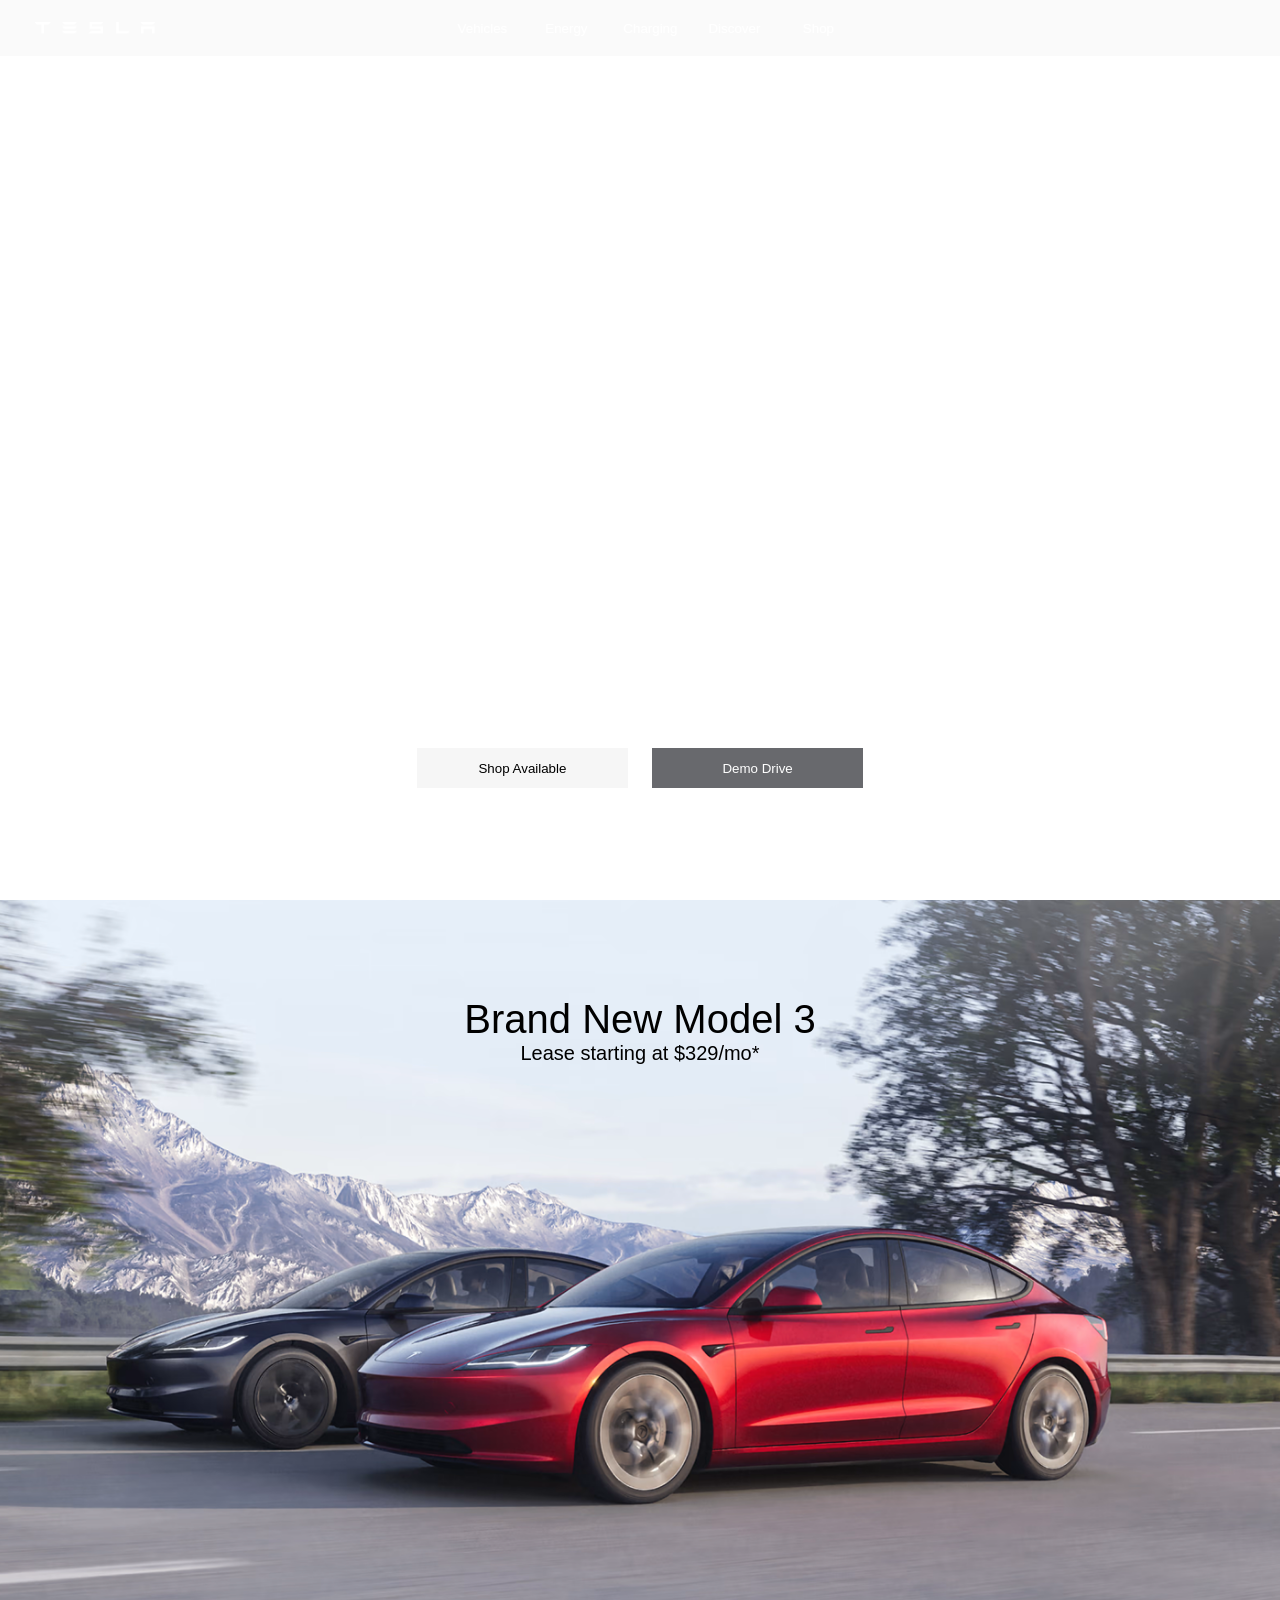
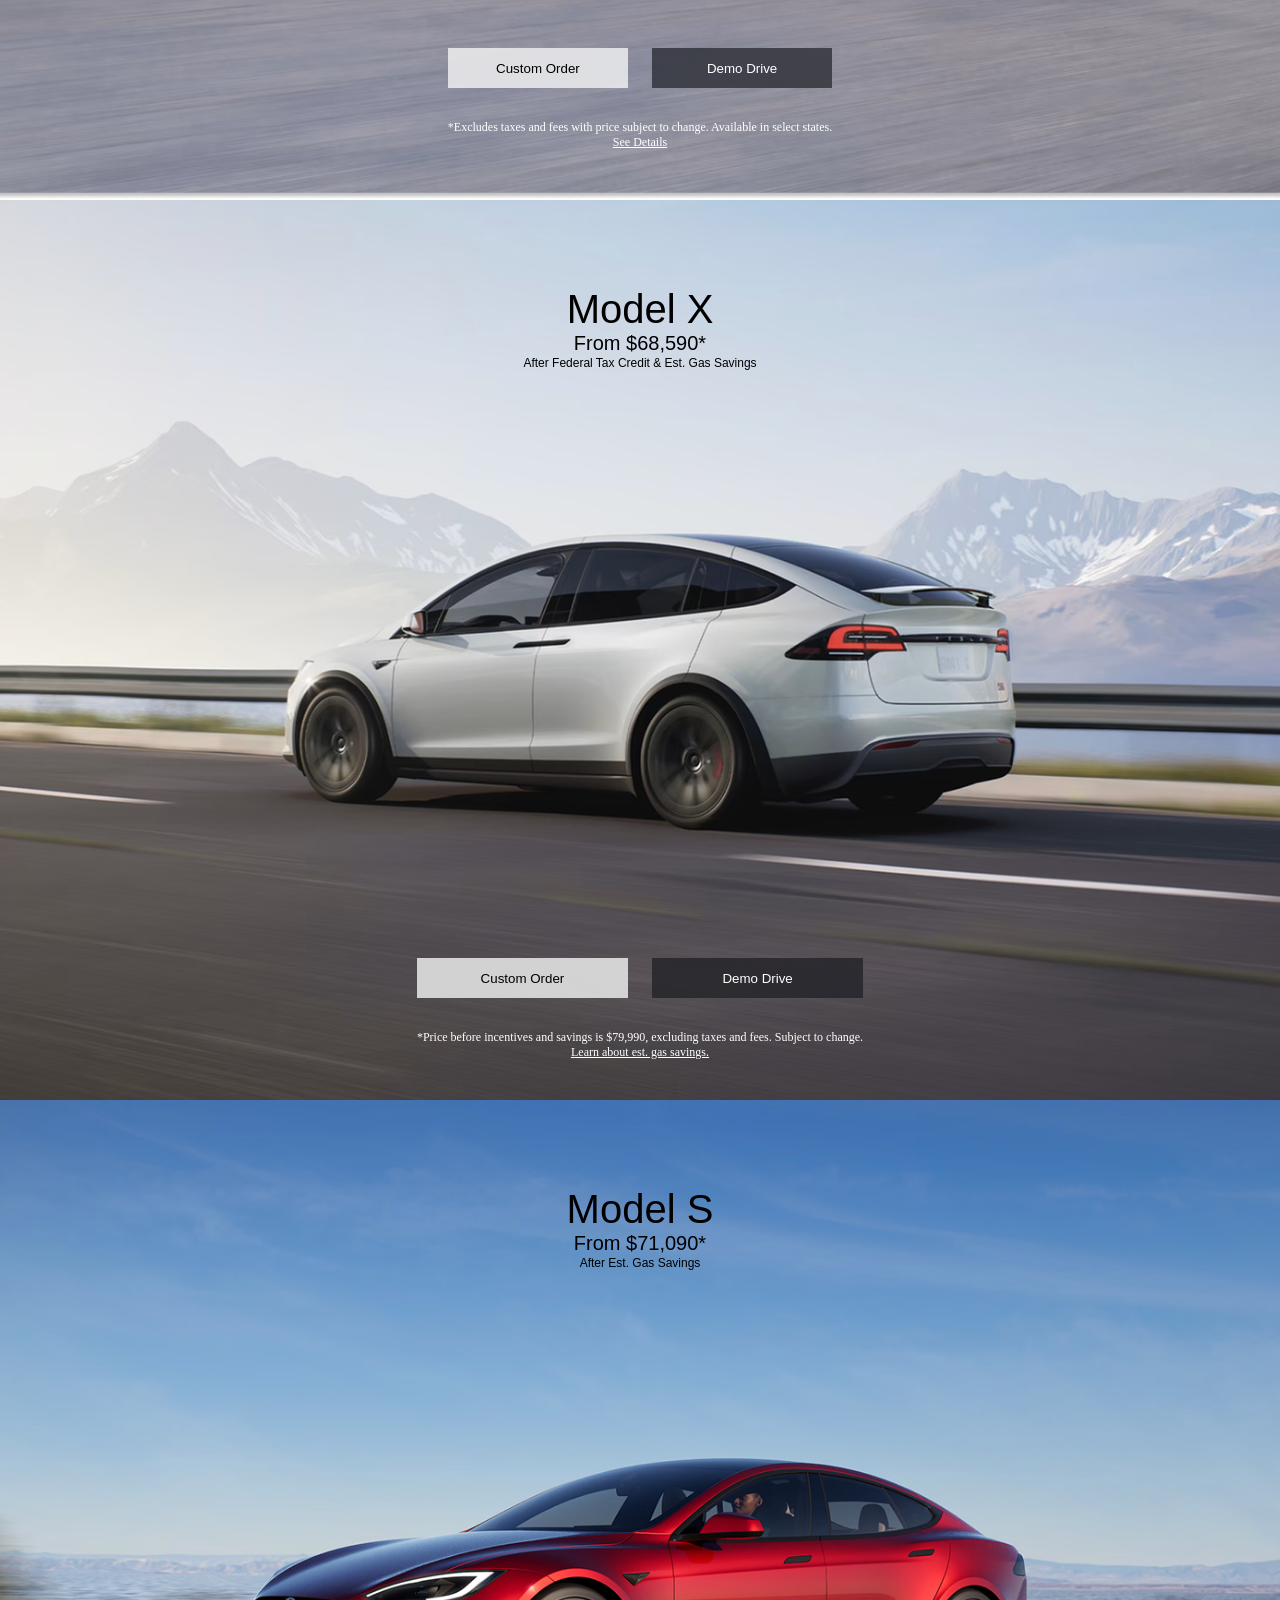
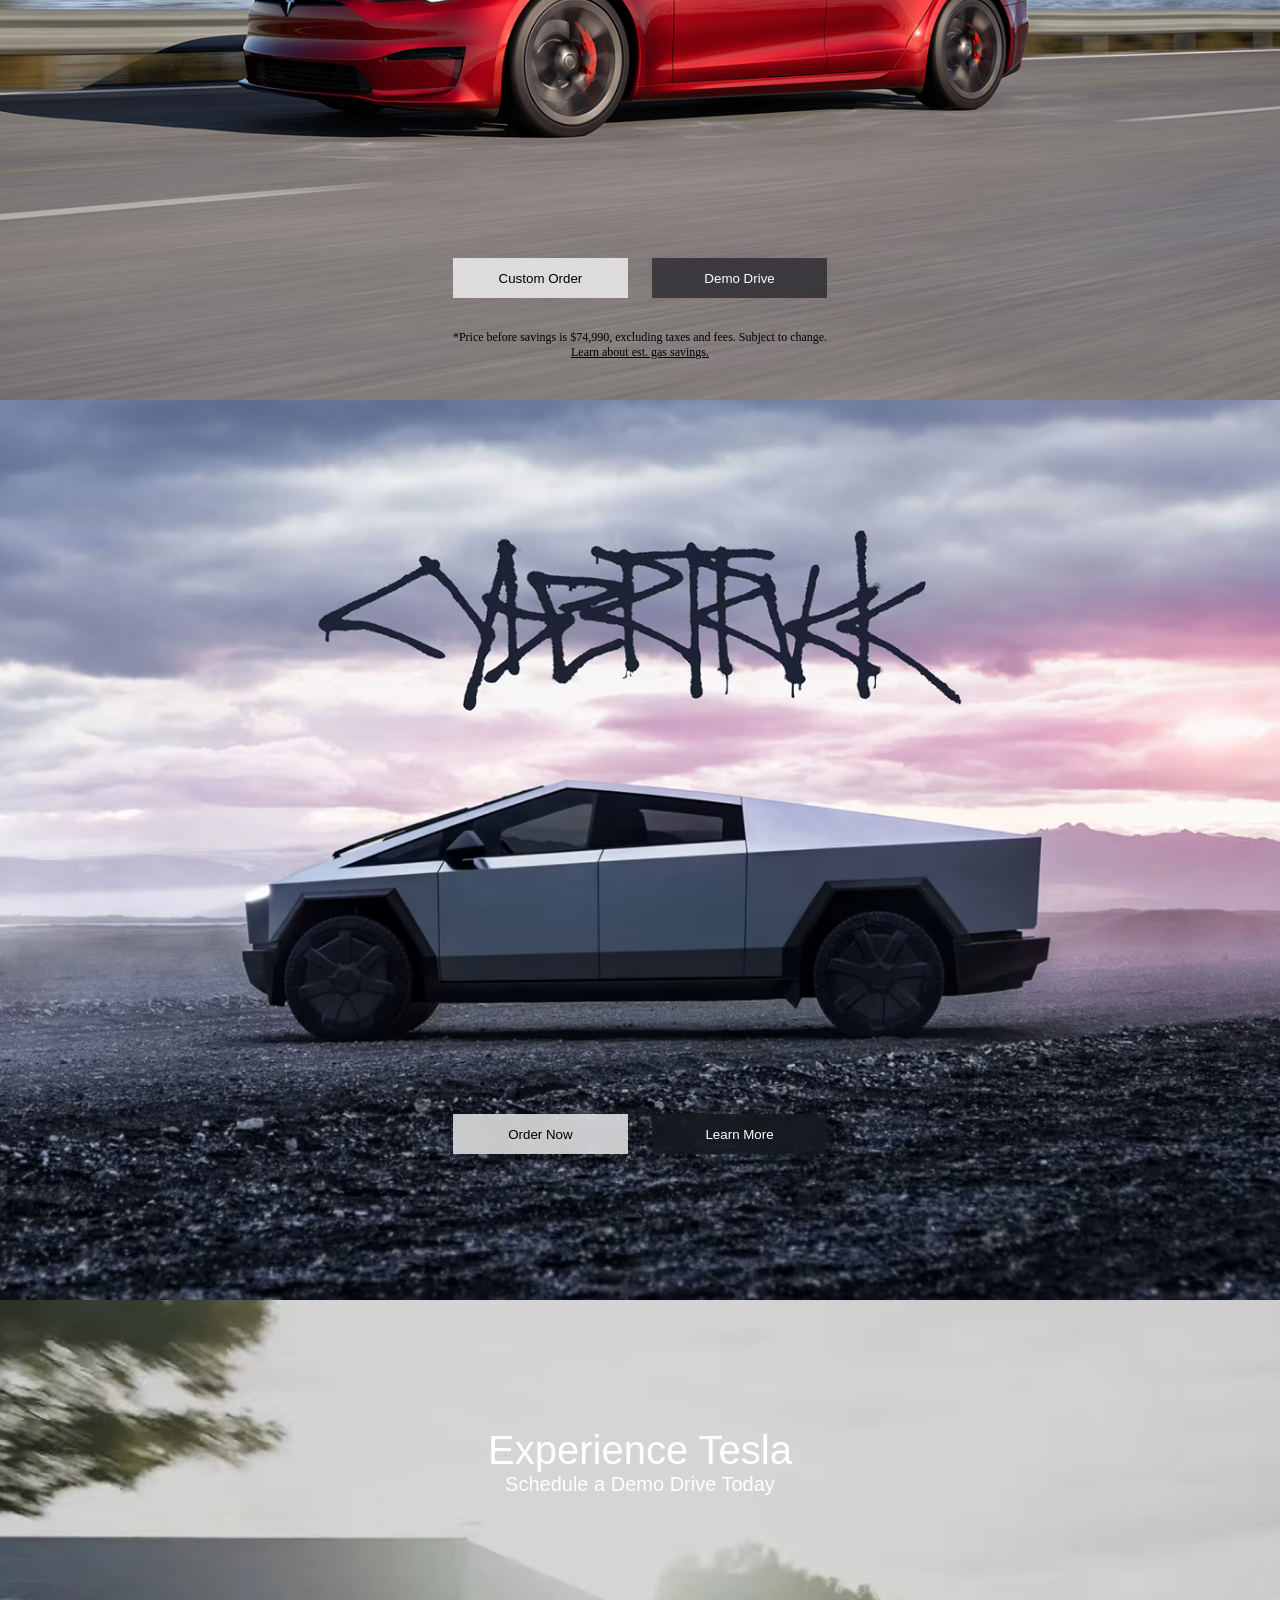
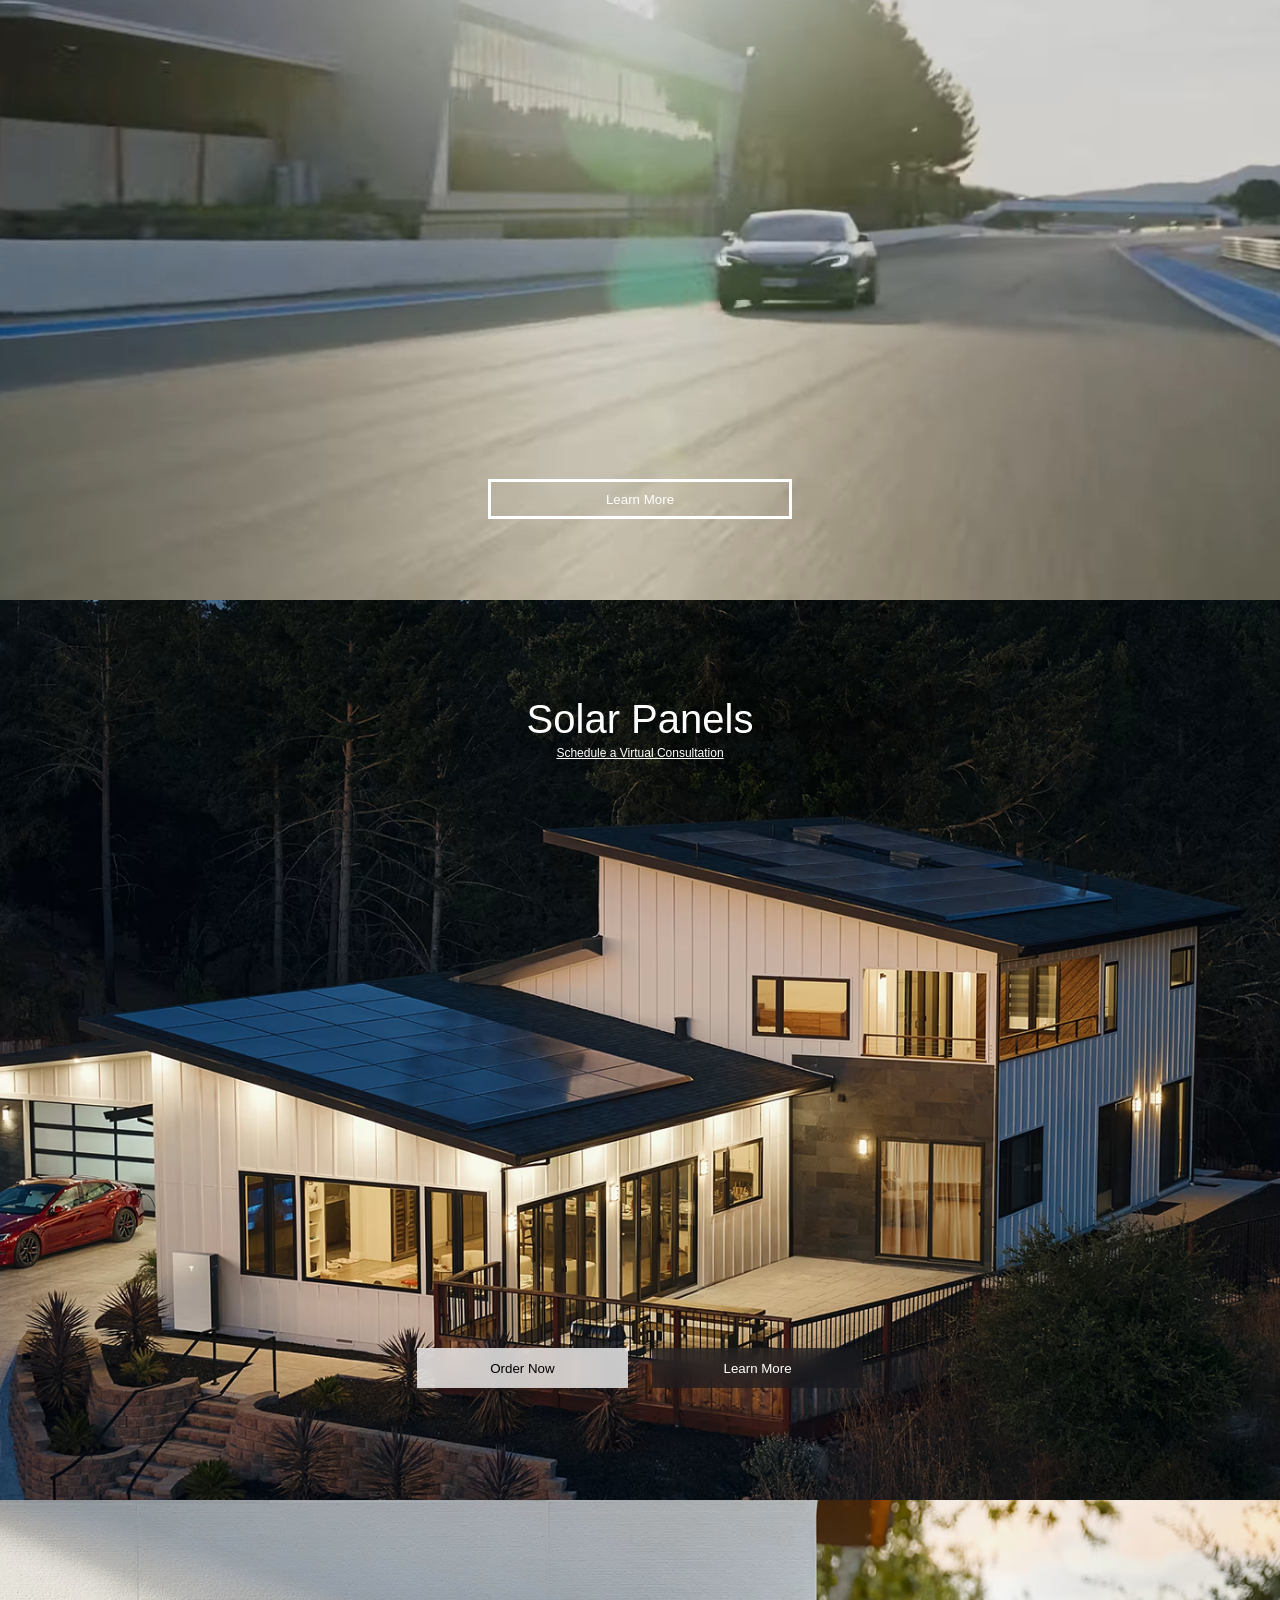
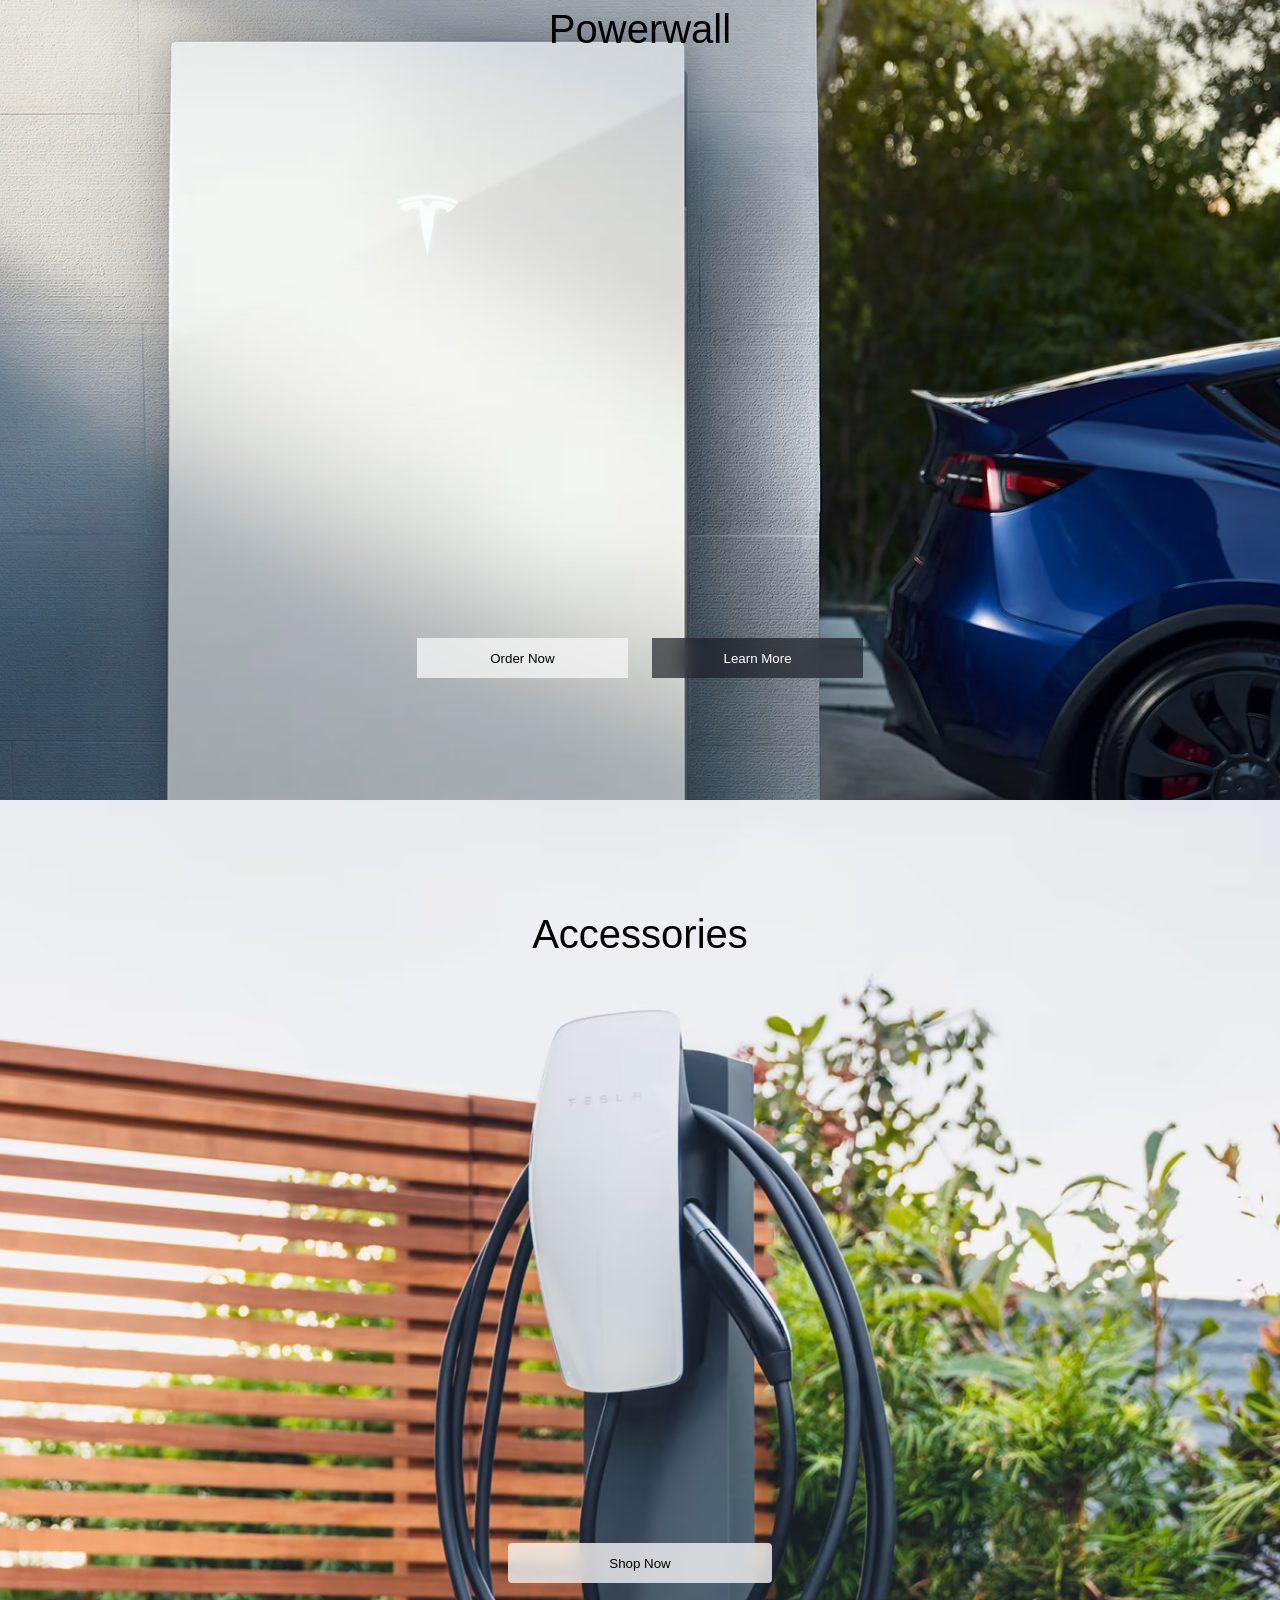
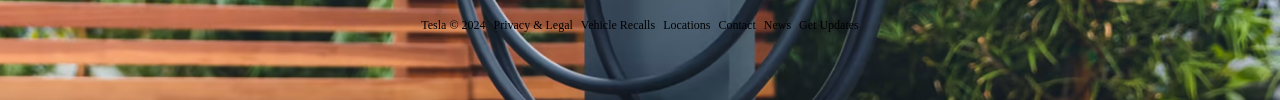
==== commit 907d0189: "1" ====
--- a/index.html
+++ b/index.html
@@ -269,7 +269,7 @@
         </div>
       </section>
       <section class="section1 center">
-        <img src="./image/07sect.png" alt="" class="video1" />
+        <img src="./image/08sect.png" alt="" class="video1" />
         <div class="cardContentContainer">
           <div class="textContent">
             <h1 class="f--style" style="color: black">Accessories</h1>
--- a/index.css
+++ b/index.css
@@ -312,6 +312,9 @@
     margin: auto;
     gap: 0px;
   }
+  .header--title > nav > button {
+    display: none;
+  }
   .textContent {
   }
   .f--style {
@@ -333,10 +336,15 @@
     font-family: "Montserrat", sans-serif;
   }
 }
+
 @media (max-width: 390px) {
   .header {
     height: 34px;
+    gap: 0px;
     padding: 0px 5px 0px 5px;
+  }
+  .header--title > nav > button {
+    display: none;
   }
   .button-style {
     display: none;
